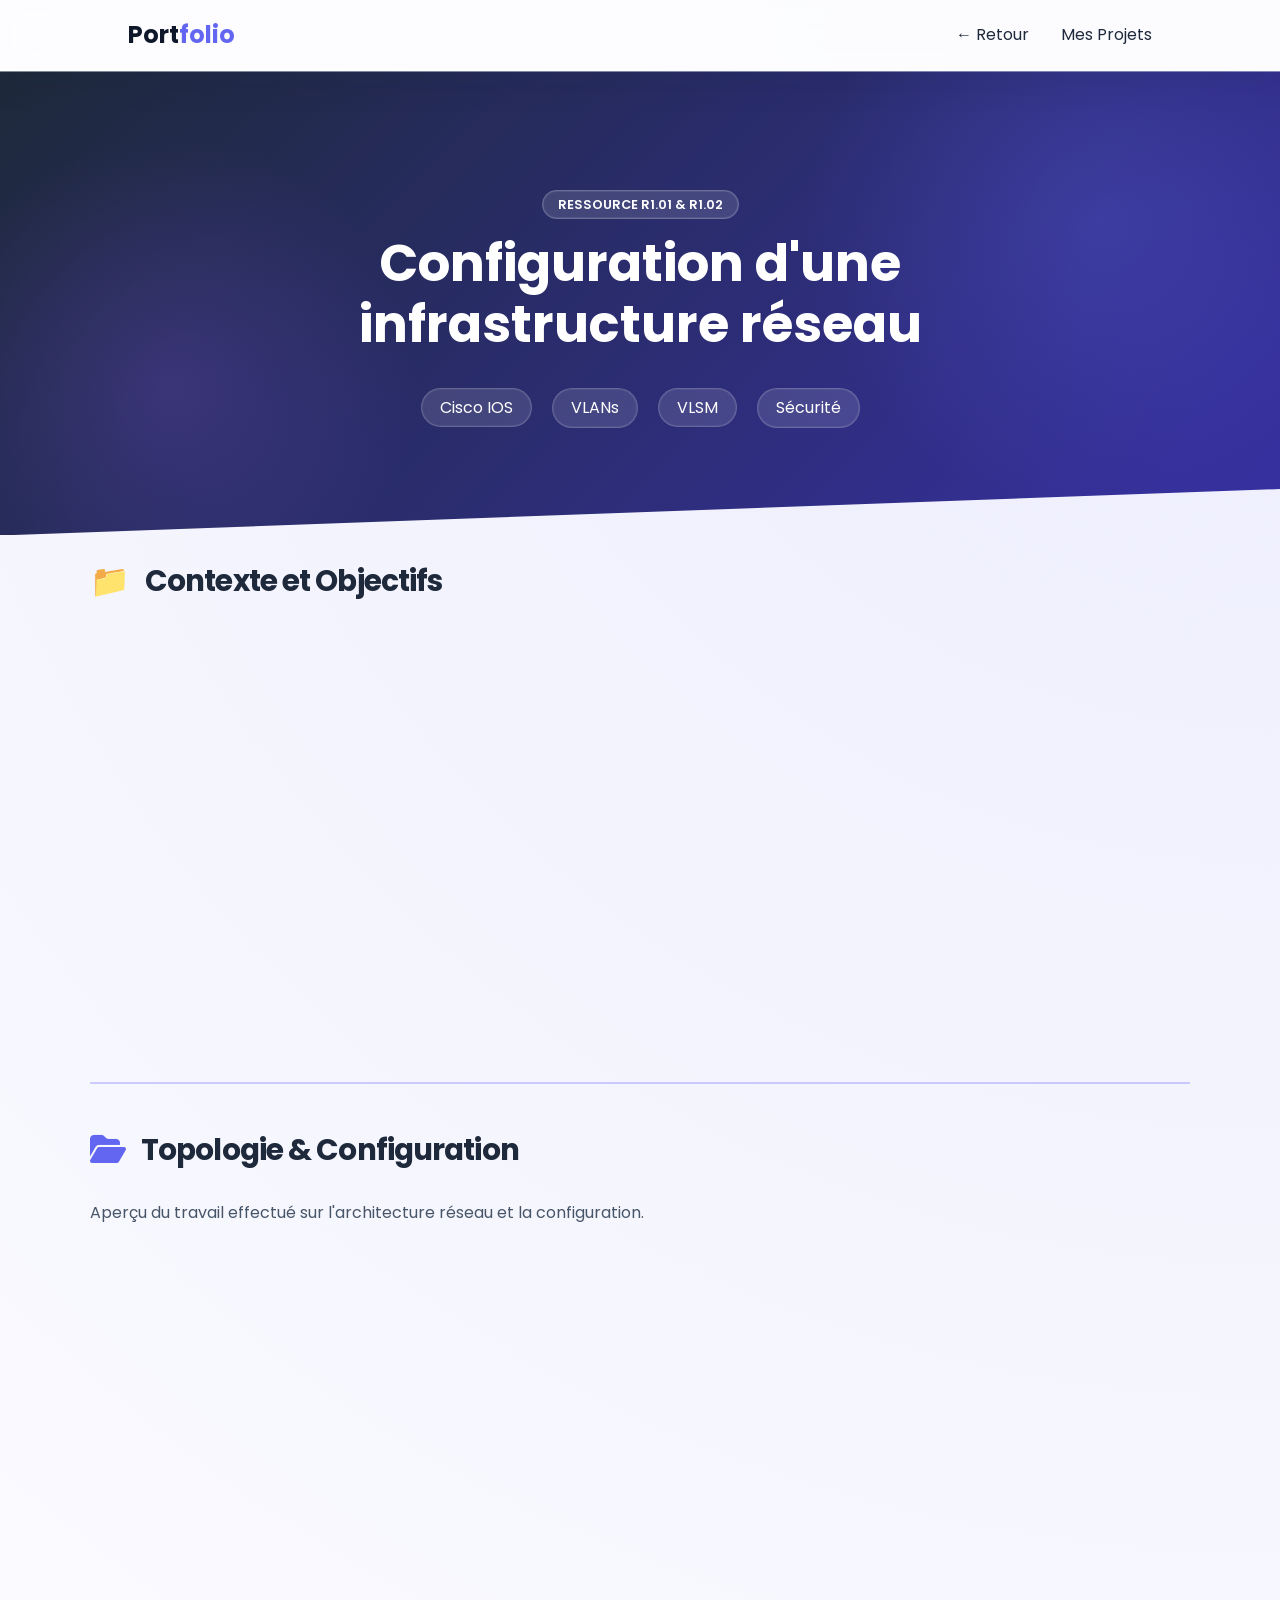
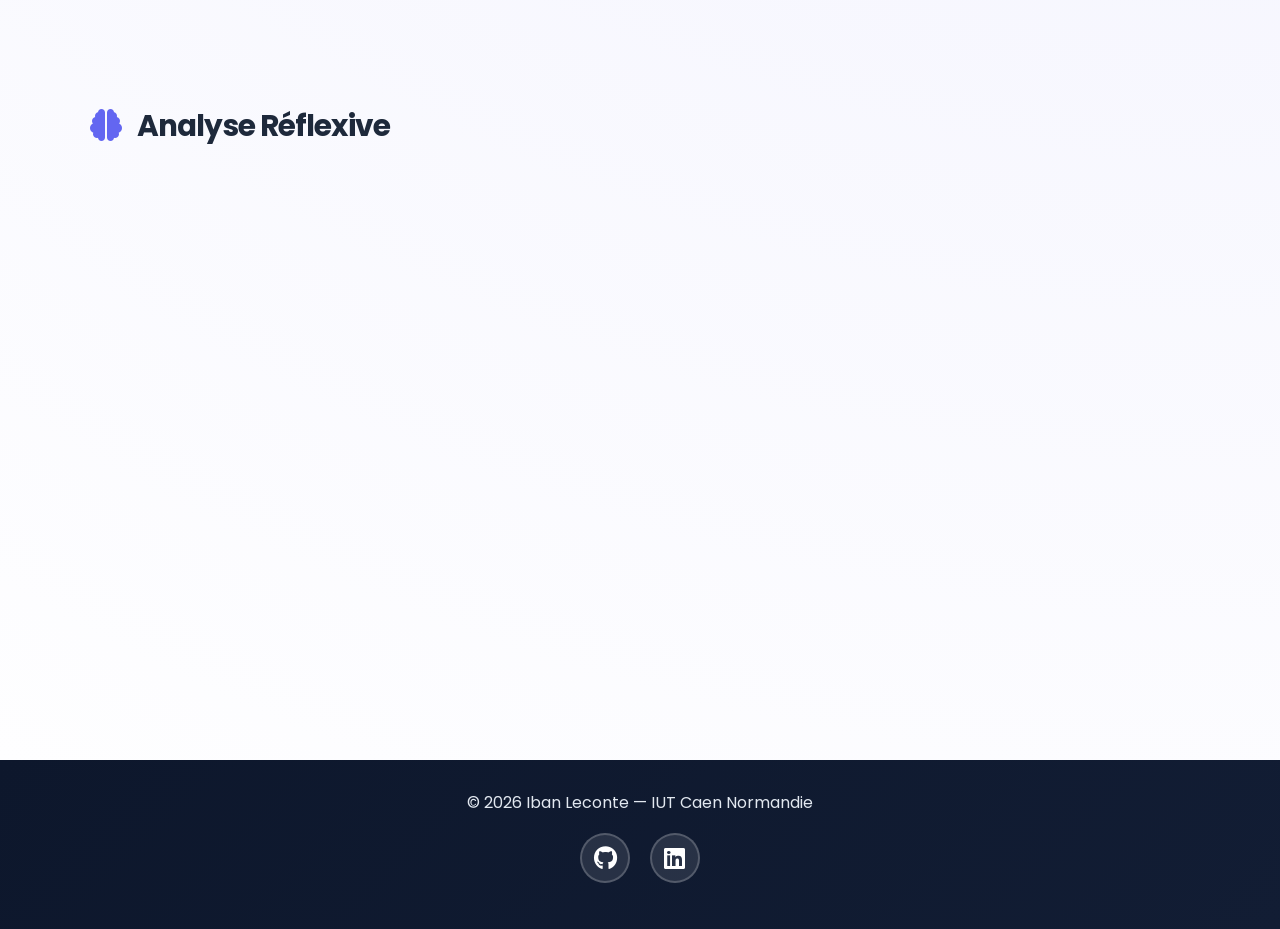
==== sae102.html @ d8306589 "ajout des nouvelles sae" ====
<!DOCTYPE html>
<html lang="fr">
<head>
    <meta charset="UTF-8">
    <meta name="viewport" content="width=device-width, initial-scale=1.0">
    <title>SAÉ 1.02 - Portfolio Iban Leconte</title>
    <link rel="stylesheet" href="style.css">
    <link href="https://fonts.googleapis.com/css2?family=Poppins:wght@300;400;600&family=Space+Mono&display=swap" rel="stylesheet">
    <link rel="stylesheet" href="https://cdnjs.cloudflare.com/ajax/libs/font-awesome/6.4.0/css/all.min.css">
</head>
<body class="sae-page">

    <nav class="glass-nav">
        <div class="logo">Port<span>folio</span></div>
        <div class="menu-toggle">
            <span></span>
            <span></span>
            <span></span>
        </div>
        <ul class="nav-links">
            <li><a href="index.html">← Retour</a></li>
            <li><a href="index.html#sae">Mes Projets</a></li>
        </ul>
    </nav>

    <header class="sae-hero">
        <div class="container">
            <span class="badge">Ressource R1.01 & R1.02</span>
            <h1>Configuration d'une infrastructure réseau</h1>
            <div class="tags-container">
                <span class="tag-pill">Cisco IOS</span>
                <span class="tag-pill">VLANs</span>
                <span class="tag-pill">VLSM</span>
                <span class="tag-pill">Sécurité</span>
            </div>
        </div>
    </header>

    <main class="container">
        
        <section class="content-block">
            <div class="block-header">
                <span class="icon">📁</span>
                <h2>Contexte et Objectifs</h2>
            </div>
            <div class="path-card">
                <p>Cette SAÉ consistait à répondre au besoin d'une entreprise souhaitant interconnecter plusieurs services (Administratif, Technique, Direction) tout en garantissant une étanchéité entre les flux de données. L'objectif principal était de concevoir une architecture réseau robuste et de la configurer sur du matériel réel ou simulé (Packet Tracer).</p>
                
                <div class="deliverables">
                    <h4>Livrables réalisés :</h4>
                    <ul class="check-list">
                        <li>Schéma de topologie réseau (physique et logique).</li>
                        <li>Plan d'adressage IP optimisé (VLSM).</li>
                        <li>Fichiers de configuration des équipements.</li>
                        <li>Compte-rendu technique de test de connectivité.</li>
                    </ul>
                </div>
            </div>
        </section>

        <hr style="margin: 40px 0; border: none; border-top: 2px solid var(--primary); opacity: 0.3;">

        <section class="content-block">
           <div class="block-header">
                <span class="icon"><i class="fa-solid fa-folder-open" aria-label="Dossier de projet"></i></span>
                <h2>Topologie & Configuration</h2>
            </div>
            <p style="margin-bottom: 20px; color: #475569;">Aperçu du travail effectué sur l'architecture réseau et la configuration.</p>
            <div class="project-grid">
                <div class="card">
                    <div class="card-header">Topologie Logique</div>
                    <div class="card-body">
                        <div class="img-placeholder" style="height: 220px; display:flex; align-items:center; justify-content:center;">
                            <span>[Topologie Packet Tracer]</span>
                        </div>
                        <p style="font-size: 0.95rem; margin-top: 18px;">Mise en place de la hiérarchie réseau avec un routeur de bordure et des switchs de distribution.</p>
                    </div>
                </div>
                <div class="card">
                    <div class="card-header">Configuration CLI</div>
                    <div class="card-body">
                        <div class="terminal-container">
                            <div class="terminal-header">
                                <span class="dot red"></span>
                                <span class="dot yellow"></span>
                                <span class="dot green"></span>
                                <span class="terminal-title">Cisco_Switch_CLI</span>
                            </div>
                            <pre class="terminal-body">Router(config)# interface g0/0.10
Router(config-subif)# encapsulation dot1Q 10
Router(config-subif)# ip address 192.168.10.1 255.255.255.0
Router(config-subif)# no shutdown</pre>
                        </div>
                        <p class="caption">Configuration du routage inter-VLAN (Router-on-a-stick).</p>
                    </div>
                </div>
            </div>
        </section>

        <section class="content-block">
           <div class="block-header">
                <span class="icon"><i class="fa-solid fa-brain" aria-label="Réflexion et analyse"></i></span>
                <h2>Analyse Réflexive</h2>
            </div>
            <div class="path-card" style="border-left: 5px solid var(--primary);">
                <h3>Problèmes rencontrés & Solutions</h3>
                <p>Lors de la configuration, j'ai rencontré un problème de connectivité entre deux VLANs différents. Après analyse des tables de routage, j'ai réalisé que l'encapsulation sur les sous-interfaces du routeur n'avait pas été correctement définie. <strong>Solution :</strong> J'ai vérifié la correspondance des IDs de VLAN entre le switch (trunk) et le routeur, ce qui a rétabli le trafic.</p>

                <h3 style="margin-top: 25px;">Apprentissages Critiques (AC) validés</h3>
                <p>Grâce à ce projet, j'ai pu démontrer les compétences du pôle <strong>RT3 (Développer)</strong> :</p>
                <ul style="list-style: none; padding-left: 0;">
                    <li style="margin-bottom: 10px;">✅ <strong>AC11.01 :</strong> Savoir configurer les équipements de couche 2 et 3.</li>
                    <li style="margin-bottom: 10px;">✅ <strong>AC11.05 :</strong> Capacité à questionner un cahier des charges technique.</li>
                </ul>

                <h3 style="margin-top: 25px;">Auto-évaluation</h3>
                <p>Je suis satisfait de la rigueur apportée au plan d'adressage. Cependant, je pense que j'aurais pu optimiser la sécurité en configurant le <em>Port-Security</em> sur les switchs d'accès dès le départ pour prévenir les intrusions physiques.</p>
            </div>
        </section>

    </main>

    <footer class="sae-footer">
        <p>&copy; 2026 Iban Leconte — IUT Caen Normandie</p>
        
        <ul class="social-links">
            <li><a href="https://github.com/iban18" target="_blank" rel="noopener noreferrer" title="GitHub"><i class="fab fa-github"></i></a></li>
            <li><a href="https://www.linkedin.com/in/iban-leconte-3233163b8/" target="_blank" rel="noopener noreferrer" title="LinkedIn"><i class="fab fa-linkedin"></i></a></li>
        </ul>
    </footer>

    <script src="script.js"></script>
</body>
</html>
---- style.css ----
:root {
    --primary: #6366f1;
    --secondary: #8b5cf6;
    --dark: #0f172a;
    --light: #f8fafc;
    --text: #1e293b;
    --border: #e2e8f0;
    --accent: #ec4899;
    --glass-bg: rgba(255, 255, 255, 0.7);
    --glass-border: rgba(255, 255, 255, 0.3);
    --shadow-soft: 0 8px 32px 0 rgba(31, 38, 135, 0.08);
}

* { margin: 0; padding: 0; box-sizing: border-box; }

body {
    font-family: 'Poppins', sans-serif;
    color: var(--text);
    line-height: 1.6;
    scroll-behavior: smooth;
}

/* Navigation */
nav {
    display: flex;
    justify-content: space-between;
    align-items: center;
    padding: 1rem 10%;
    background: rgba(255, 255, 255, 0.7);
    backdrop-filter: blur(10px);
    border-bottom: 1px solid rgba(255, 255, 255, 0.3);
    box-shadow: 0 8px 32px rgba(31, 38, 135, 0.1), inset 0 1px 0 rgba(255, 255, 255, 0.5);
    position: sticky;
    top: 0;
    z-index: 1000;
}

.logo { font-weight: 700; font-size: 1.5rem; color: var(--dark); }
.logo span { color: var(--primary); }

/* Menu Hamburger */
.menu-toggle {
    display: none;
    flex-direction: column;
    cursor: pointer;
    gap: 5px;
}

.menu-toggle span {
    width: 25px;
    height: 3px;
    background: var(--dark);
    border-radius: 2px;
    transition: all 0.3s ease;
}

.menu-toggle.active span:nth-child(1) {
    transform: rotate(45deg) translate(8px, 8px);
}

.menu-toggle.active span:nth-child(2) {
    opacity: 0;
}

.menu-toggle.active span:nth-child(3) {
    transform: rotate(-45deg) translate(7px, -7px);
}

.nav-links { display: flex; list-style: none; gap: 2rem; }
.nav-links a { text-decoration: none; color: var(--text); font-weight: 400; transition: 0.3s; }
.nav-links a:hover { color: var(--primary); }

/* Hero Section - FOND MODIFIÉ ICI */
.hero {
    padding: 50px 10%;
    /* Nouveau dégradé plus intense et vibrant au lieu du gris/bleu très sombre */
    background: linear-gradient(135deg, #1e293b 0%, #3730a3 100%);
    min-height: auto;
    display: flex;
    align-items: center;
    color: white;
    position: relative;
    overflow: hidden;
}

/* Décoration SVG en arrière-plan */
.hero::before {
    content: '';
    position: absolute;
    top: -100px;
    right: -100px;
    width: 600px;
    height: 600px;
    background: radial-gradient(circle, var(--c1-color, rgba(99, 102, 241, 0.25)) 0%, rgba(99, 102, 241, 0) 70%);
    border-radius: 50%;
    pointer-events: none;
    transform: translate(var(--c1-tx, 0px), var(--c1-ty, 0px));
    transition: transform 3.5s ease-in-out, background 2.5s ease-in-out;
}

.hero::after {
    content: '';
    position: absolute;
    bottom: -100px;
    left: -50px;
    width: 500px;
    height: 500px;
    background: radial-gradient(circle, var(--c2-color, rgba(139, 92, 246, 0.2)) 0%, rgba(139, 92, 246, 0) 70%);
    border-radius: 50%;
    pointer-events: none;
    transform: translate(var(--c2-tx, 0px), var(--c2-ty, 0px));
    transition: transform 4s ease-in-out, background 2.5s ease-in-out;
}

.hero-content { display: flex; align-items: center; gap: 4rem; flex-wrap: wrap; position: relative; z-index: 1; }
.hero-text { flex: 1; min-width: 300px; }
.hero-text h1 { font-size: 3.5rem; line-height: 1.2; margin-bottom: 1.5rem; color: white; }
.highlight { color: #a5b4fc; /* Couleur de mise en valeur légèrement adoucie pour contraster avec le nouveau fond */ }
.subtitle { font-size: 1.2rem; color: var(--secondary); font-weight: 600; margin-bottom: 1rem; }
.hero-text > p { margin-bottom: 1.5rem; color: rgba(255, 255, 255, 0.9); font-size: 1.05rem; }

.profile-img {
    width: 280px;
    height: 280px;
    border-radius: 20px;
    object-fit: cover;
    box-shadow: 0px 10px 30px rgba(0, 0, 0, 0.4); /* Ombre accentuée pour détacher l'image du fond */
}

/* Sections */
.container { padding: 80px 10%; }
.bg-light { background-color: var(--light); }
.section-title { font-size: 2rem; margin-bottom: 2rem; border-left: 5px solid var(--primary); padding-left: 15px; }
.section-intro { margin-bottom: 3rem; color: #666; }

/* Cartes SAÉ */
.project-grid { display: grid; grid-template-columns: repeat(auto-fit, minmax(300px, 1fr)); gap: 2rem; }
.project-scroll { overflow-x: auto; padding-bottom: 16px; margin-bottom: 1.5rem; scroll-snap-type: x proximity; -webkit-overflow-scrolling: touch; }
.project-scroll .project-grid { display: flex; flex-wrap: nowrap; gap: 1.5rem; }
.project-scroll .card { min-width: 300px; flex: 0 0 300px; scroll-snap-align: start; }
.project-scroll::-webkit-scrollbar { height: 10px; }
.project-scroll::-webkit-scrollbar-track { background: transparent; }
.project-scroll::-webkit-scrollbar-thumb { background: rgba(99, 102, 241, 0.35); border-radius: 999px; }
.card {
    background: white;
    border-radius: 12px;
    overflow: hidden;
    border: 1px solid var(--border);
    transition: transform 0.3s, box-shadow 0.3s;
}
.card:hover { transform: translateY(-10px); box-shadow: 0 15px 40px rgba(99, 102, 241, 0.15); }
.card-header { background: linear-gradient(135deg, var(--primary) 0%, var(--secondary) 100%); color: white; padding: 15px 20px; font-family: 'Space Mono', monospace; font-weight: 600; }
.card-body { padding: 20px; }
.tags { margin: 15px 0; }
.tags span {
    background: linear-gradient(135deg, rgba(99, 102, 241, 0.1) 0%, rgba(139, 92, 246, 0.1) 100%);
    color: var(--primary);
    padding: 6px 12px;
    border-radius: 6px;
    font-size: 0.85rem;
    border: 1px solid rgba(99, 102, 241, 0.2);
    margin-right: 10px;
    margin-bottom: 8px;
    display: inline-block;
}
.link-btn { 
    color: var(--primary); 
    text-decoration: none; 
    font-weight: 600;
    transition: 0.3s;
}
.link-btn:hover { color: var(--secondary); }

/* Boutons */
.btn {
    display: inline-block;
    padding: 12px 28px;
    background: linear-gradient(135deg, var(--primary) 0%, var(--secondary) 100%);
    color: white !important;
    text-decoration: none;
    border-radius: 8px;
    font-weight: 600;
    transition: all 0.3s ease;
    border: none;
    cursor: pointer;
    box-shadow: 0 4px 15px rgba(99, 102, 241, 0.3);
}

.btn:hover {
    transform: translateY(-2px);
    box-shadow: 0 6px 25px rgba(99, 102, 241, 0.4);
}

.btn-outline {
    background: transparent;
    border: 2px solid var(--primary);
    color: var(--primary) !important;
    box-shadow: none;
}

.btn-outline:hover {
    background: var(--primary);
    color: white !important;
    box-shadow: 0 4px 15px rgba(99, 102, 241, 0.3);
}

/* Section Présentation et Projection */
.path-content {
    display: grid;
    grid-template-columns: repeat(auto-fit, minmax(300px, 1fr));
    gap: 2.5rem;
}

.path-card {
    background: white;
    border: 2px solid var(--primary);
    border-radius: 12px;
    padding: 30px;
    transition: all 0.3s ease;
    position: relative;
    overflow: hidden;
}

.path-card::before {
    content: '';
    position: absolute;
    top: 0;
    left: -100%;
    width: 100%;
    height: 100%;
    background: linear-gradient(135deg, rgba(99, 102, 241, 0.1) 0%, rgba(139, 92, 246, 0.1) 100%);
    transition: left 0.3s ease;
    z-index: 0;
}

.path-card:hover {
    transform: translateY(-8px);
    box-shadow: 0 15px 40px rgba(99, 102, 241, 0.2);
    border-color: var(--secondary);
}

.path-card:hover::before {
    left: 0;
}

.path-card h3 {
    font-size: 1.4rem;
    color: var(--primary);
    margin-bottom: 1rem;
    position: relative;
    z-index: 1;
}

.path-card p {
    color: #555;
    font-size: 1rem;
    line-height: 1.7;
    position: relative;
    z-index: 1;
}

/* Compétences */
.skills-grid { display: grid; grid-template-columns: repeat(auto-fit, minmax(250px, 1fr)); gap: 3rem; }
.skill-item {
    background: white;
    border: 2px solid var(--primary);
    border-radius: 12px;
    padding: 25px;
    transition: all 0.3s ease;
}
.skill-item:hover {
    box-shadow: 0 8px 25px rgba(99, 102, 241, 0.15);
    transform: translateY(-5px);
    border-color: var(--secondary);
}
.skill-item h4 { margin-bottom: 15px; color: var(--dark); font-size: 1.05rem; }
.progress-bar { background: #e2e8f0; height: 8px; border-radius: 4px; margin-bottom: 15px; }
.progress { background: linear-gradient(90deg, var(--primary) 0%, var(--secondary) 100%); height: 100%; border-radius: 4px; }
.skill-item p { color: #666; font-size: 0.95rem; margin-top: 10px; }

/* Footer */
footer { background: var(--dark); color: white; text-align: center; padding: 30px 10%; }
footer h2 { margin-bottom: 0.8rem; font-size: 1.5rem; }
footer > div > p { margin-bottom: 1rem; font-size: 0.95rem; color: rgba(255, 255, 255, 0.8); }
footer .btn { margin-bottom: 1.5rem; padding: 10px 24px; }
.footer-bottom { margin-top: 1.5rem; padding-top: 1rem; border-top: 1px solid #333; font-size: 0.75rem; opacity: 0.7; }

/* Responsive */
@media (max-width: 768px) {
    .hero-text h1 { font-size: 2.5rem; }
    .nav-links { display: none; }
}

/* Style de la carte de présentation */
.presentation-card {
    background: white;
    border-radius: 15px;
    padding: 40px;
    box-shadow: 0 10px 30px rgba(0, 0, 0, 0.05);
    border: 1px solid var(--border);
    max-width: 900px;
    margin: 0 auto;
}

.pres-header {
    display: flex;
    align-items: center;
    gap: 20px;
    margin-bottom: 25px;
    border-bottom: 2px solid var(--light);
    padding-bottom: 20px;
}

.pres-icon {
    font-size: 2.5rem;
    background: var(--light);
    width: 60px;
    height: 60px;
    display: flex;
    align-items: center;
    justify-content: center;
    border-radius: 12px;
}

.pres-title h3 {
    font-size: 1.5rem;
    color: var(--dark);
}

.pres-title p {
    color: var(--primary);
    font-weight: 500;
    font-size: 0.9rem;
}

.pres-body p {
    font-size: 1.05rem;
    color: #555;
    margin-bottom: 25px;
}

.pres-info-grid {
    display: grid;
    grid-template-columns: repeat(auto-fit, minmax(200px, 1fr));
    gap: 20px;
    background: var(--light);
    padding: 20px;
    border-radius: 10px;
    margin-bottom: 25px;
}

.pres-info-item strong {
    display: block;
    color: var(--dark);
    font-size: 0.9rem;
    margin-bottom: 5px;
}

.pres-info-item p {
    font-size: 0.9rem;
    margin-bottom: 0;
    color: var(--primary);
}

.pres-footer {
    font-style: italic;
    border-left: 3px solid var(--primary);
    padding-left: 15px;
    margin-bottom: 0 !important;
}

.sae-page {
    background: radial-gradient(circle at top right, #f0f7ff, #ffffff);
}

/* --- Hero & Navigation --- */
.glass-nav {
    background: rgba(255, 255, 255, 0.8);
    backdrop-filter: blur(10px);
    border-bottom: 1px solid var(--glass-border);
}

.sae-hero {
    padding: 120px 10% 60px;
    background: linear-gradient(135deg, var(--dark) 0%, #2c3e50 100%);
    color: white;
    text-align: center;
    clip-path: polygon(0 0, 100% 0, 100% 90%, 0 100%);
}

.badge {
    background: var(--primary);
    padding: 5px 15px;
    border-radius: 50px;
    font-size: 0.8rem;
    font-weight: 600;
    text-transform: uppercase;
}

.tag-pill {
    background: rgba(255,255,255,0.1);
    border: 1px solid rgba(255,255,255,0.2);
    padding: 6px 18px;
    border-radius: 50px;
    margin: 8px;
    display: inline-block;
    backdrop-filter: blur(5px);
}

/* --- Blocs de Contenu --- */
.content-block { margin-bottom: 80px; }
.block-header { display: flex; align-items: center; gap: 15px; margin-bottom: 25px; }
.block-header .icon { font-size: 2rem; }

.card-glass {
    background: var(--glass-bg);
    backdrop-filter: blur(8px);
    border: 1px solid var(--glass-border);
    padding: 40px;
    border-radius: 20px;
    box-shadow: var(--shadow-soft);
}

/* --- Visuals & Terminal --- */
.visual-grid {
    display: grid;
    grid-template-columns: 1fr 1fr;
    gap: 30px;
}

.trace-card {
    background: white;
    border-radius: 20px;
    overflow: hidden;
    box-shadow: var(--shadow-soft);
}

.img-placeholder {
    background: #f0f4f8;
    height: 250px;
    display: flex;
    align-items: center;
    justify-content: center;
    color: var(--primary);
    font-weight: 600;
    border-bottom: 1px solid #eee;
}

.terminal-container {
    background: #1e1e1e;
    border-radius: 12px;
    overflow: hidden;
    box-shadow: 0 15px 35px rgba(0,0,0,0.2);
}

.terminal-header {
    background: #333;
    padding: 12px 15px;
    display: flex;
    align-items: center;
    gap: 8px;
}

.dot { width: 12px; height: 12px; border-radius: 50%; }
.red { background: #ff5f56; }
.yellow { background: #ffbd2e; }
.green { background: #27c93f; }
.terminal-title { color: #aaa; font-size: 0.8rem; margin-left: 10px; font-family: sans-serif; }

.terminal-body {
    padding: 20px;
    color: #00ff00;
    font-family: 'Space Mono', monospace;
    font-size: 0.9rem;
    line-height: 1.5;
}

.sae-list-hero {
    padding: 80px 10% 60px;
    background: linear-gradient(135deg, #1e293b 0%, #3730a3 100%);
    color: white;
    text-align: center;
    position: relative;
    overflow: hidden;
    display: flex;
    align-items: center;
    justify-content: center;
    min-height: 350px;
}

.sae-list-hero::before,
.sae-list-hero::after {
    content: '';
    position: absolute;
    border-radius: 50%;
    pointer-events: none;
}

.sae-list-hero::before {
    width: 600px;
    height: 600px;
    top: -150px;
    right: -120px;
    background: radial-gradient(circle, var(--c1-color, rgba(99, 102, 241, 0.25)) 0%, rgba(99, 102, 241, 0) 70%);
    transform: translate(var(--c1-tx, 0px), var(--c1-ty, 0px));
    transition: transform 3.5s ease-in-out, background 2.5s ease-in-out;
}

.sae-list-hero::after {
    width: 500px;
    height: 500px;
    bottom: -100px;
    left: -80px;
    background: radial-gradient(circle, var(--c2-color, rgba(139, 92, 246, 0.2)) 0%, rgba(139, 92, 246, 0) 70%);
    transform: translate(var(--c2-tx, 0px), var(--c2-ty, 0px));
    transition: transform 4s ease-in-out, background 2.5s ease-in-out;
}

.sae-list-hero h1 {
    font-size: clamp(2.5rem, 4vw, 3.5rem);
    line-height: 1.2;
    margin: 0;
    position: relative;
    z-index: 2;
}

.sae-list-hero p {
    color: white;
    position: relative;
    z-index: 2;
}

.sae-page {
    background: radial-gradient(circle at top right, rgba(99, 102, 241, 0.12), rgba(255, 255, 255, 0.98));
}

.glass-nav {
    padding: 1rem 10%;
    display: flex;
    justify-content: space-between;
    align-items: center;
    position: sticky;
    top: 0;
    z-index: 1000;
    background: rgba(255, 255, 255, 0.82);
    box-shadow: 0 12px 35px rgba(15, 23, 42, 0.08);
}

.sae-hero {
    padding: 80px 10% 60px;
    background: linear-gradient(135deg, #1e293b 0%, #3730a3 100%);
    color: white;
    text-align: center;
    position: relative;
    overflow: hidden;
    display: flex;
    align-items: center;
    justify-content: center;
    min-height: 400px;
}

.sae-hero::before,
.sae-hero::after {
    content: '';
    position: absolute;
    border-radius: 50%;
    pointer-events: none;
}

.sae-hero::before {
    width: 600px;
    height: 600px;
    top: -150px;
    right: -120px;
    background: radial-gradient(circle, var(--c1-color, rgba(99, 102, 241, 0.25)) 0%, rgba(99, 102, 241, 0) 70%);
    transform: translate(var(--c1-tx, 0px), var(--c1-ty, 0px));
    transition: transform 3.5s ease-in-out, background 2.5s ease-in-out;
}

.sae-hero::after {
    width: 500px;
    height: 500px;
    bottom: -100px;
    left: -80px;
    background: radial-gradient(circle, var(--c2-color, rgba(139, 92, 246, 0.2)) 0%, rgba(139, 92, 246, 0) 70%);
    transform: translate(var(--c2-tx, 0px), var(--c2-ty, 0px));
    transition: transform 4s ease-in-out, background 2.5s ease-in-out;
}

.sae-hero h1 {
    font-size: clamp(2.5rem, 4vw, 3.8rem);
    line-height: 1.2;
    max-width: 900px;
    margin: 1rem auto 1.5rem;
    position: relative;
    z-index: 2;
}

.badge {
    background: rgba(255,255,255,0.12);
    border: 1px solid rgba(255,255,255,0.22);
    box-shadow: inset 0 0 0 1px rgba(255,255,255,0.08);
    position: relative;
    z-index: 2;
}

.tags-container {
    margin-top: 1.5rem;
    position: relative;
    z-index: 2;
}

.tag-pill {
    background: rgba(255,255,255,0.12);
    border: 1px solid rgba(255,255,255,0.18);
    color: white;
    box-shadow: inset 0 0 0 1px rgba(255,255,255,0.06);
}

.content-block {
    margin-bottom: 70px;
}

.block-header {
    display: flex;
    align-items: center;
    gap: 15px;
    margin-bottom: 25px;
}

.block-header .icon {
    font-size: 2rem;
    color: var(--primary);
}

.block-header h2 {
    font-size: 1.85rem;
    letter-spacing: -0.03em;
    margin: 0;
}

.card-glass {
    background: rgba(255, 255, 255, 0.82);
    border: 1px solid rgba(255, 255, 255, 0.6);
    padding: 40px;
    border-radius: 24px;
    box-shadow: 0 25px 60px rgba(15, 23, 42, 0.08);
}

.card-glass p,
.card-glass li,
.analysis-box p,
.skills-box p {
    color: #374151;
}

.deliverables h4 {
    margin-top: 30px;
    margin-bottom: 18px;
    font-size: 1.1rem;
    color: var(--dark);
}

.check-list {
    list-style: none;
    padding-left: 0;
}

.check-list li {
    position: relative;
    padding-left: 30px;
    margin-bottom: 14px;
    color: #475569;
}

.check-list li::before {
    content: '\2713';
    position: absolute;
    left: 0;
    top: 2px;
    color: var(--primary);
    font-weight: 700;
}

.visual-grid {
    display: grid;
    grid-template-columns: minmax(300px, 1.2fr) minmax(300px, 1fr);
    gap: 30px;
    align-items: start;
}

.trace-card {
    background: white;
    border-radius: 24px;
    overflow: hidden;
    box-shadow: 0 30px 70px rgba(15, 23, 42, 0.08);
}

.trace-info {
    padding: 25px;
}

.trace-info h3 {
    margin-top: 0;
    margin-bottom: 12px;
    font-size: 1.35rem;
    color: var(--dark);
}

.trace-info p {
    margin: 0;
    color: #575f6e;
}

.terminal-container {
    background: linear-gradient(180deg, rgba(16, 24, 40, 0.98), #111827);
    border-radius: 24px;
    overflow: hidden;
    box-shadow: 0 30px 70px rgba(15, 23, 42, 0.18);
    border: 1px solid rgba(255,255,255,0.08);
}

.terminal-header {
    background: rgba(255,255,255,0.05);
    padding: 16px 18px;
}

.terminal-body {
    padding: 26px;
    color: #7cfc00;
    background: #10121b;
    font-family: 'Space Mono', monospace;
    font-size: 0.95rem;
    line-height: 1.7;
    margin: 0;
}

.analysis-container {
    display: grid;
    grid-template-columns: repeat(2, minmax(280px, 1fr));
    gap: 30px;
}

.analysis-box,
.skills-box {
    background: white;
    border-radius: 24px;
    padding: 32px;
    box-shadow: 0 30px 60px rgba(15, 23, 42, 0.08);
}

.skills-box {
    background: linear-gradient(180deg, rgba(255,255,255,0.95), rgba(239,246,255,0.95));
}

.analysis-box.self-eval {
    border-left: 4px solid var(--primary);
}

.analysis-box h3,
.skills-box h3 {
    margin-top: 0;
    margin-bottom: 18px;
    color: var(--dark);
}

.ac-item {
    display: grid;
    grid-template-columns: auto 1fr;
    gap: 18px;
    align-items: flex-start;
    margin-bottom: 18px;
}

.ac-code {
    display: inline-flex;
    align-items: center;
    justify-content: center;
    padding: 10px 16px;
    border-radius: 12px;
    background: rgba(99, 102, 241, 0.12);
    color: var(--primary);
    font-weight: 700;
    min-width: 90px;
}

.ac-item p {
    margin: 0;
    color: #475569;
}

.sae-footer {
    background: linear-gradient(135deg, #0d172c, #121d34);
    color: #e2e8f0;
    text-align: center;
    padding: 30px 10%;
}

.sae-footer p {
    margin: 0 0 18px;
}

.sae-footer .social-links {
    justify-content: center;
    gap: 1.2rem;
}

@media (max-width: 900px) {
    .sae-hero {
        padding: 100px 5% 60px;
    }
    .visual-grid,
    .analysis-container {
        grid-template-columns: 1fr;
    }
}

@media (max-width: 600px) {
    .glass-nav {
        padding: 1rem 5%;
    }
    .sae-hero {
        padding: 80px 5% 50px;
    }
    .badge {
        display: inline-block;
    }
    .tag-pill {
        margin: 4px 4px 0 0;
    }
}

/* --- Amélioration Section À Propos --- */
.about-wrapper {
    display: grid;
    grid-template-columns: 1.5fr 1fr;
    gap: 50px;
    align-items: center;
}

.about-text h3 {
    font-size: 1.8rem;
    margin-bottom: 20px;
    color: var(--dark);
}

.about-text p {
    margin-bottom: 20px;
    font-size: 1.05rem;
    color: #444;
    text-align: justify;
}

.about-cta {
    display: flex;
    gap: 15px;
    margin-top: 30px;
}

/* Cartes de détails à droite */
.about-details {
    display: grid;
    gap: 20px;
}

.detail-card {
    background: white;
    padding: 20px;
    border-radius: 12px;
    display: flex;
    align-items: center;
    gap: 15px;
    border: 1px solid var(--border);
    transition: 0.3s;
    box-shadow: 0 4px 15px rgba(0,0,0,0.02);
}

.detail-card:hover {
    transform: translateX(10px);
    border-color: var(--primary);
    box-shadow: 0 4px 20px rgba(0,112,243,0.1);
}

.detail-icon {
    font-size: 1.5rem;
    background: var(--light);
    width: 50px;
    height: 50px;
    display: flex;
    align-items: center;
    justify-content: center;
    border-radius: 10px;
}

.detail-info h4 {
    font-size: 0.9rem;
    color: var(--secondary-text);
    margin-bottom: 2px;
}

.detail-info p {
    font-weight: 600;
    color: var(--dark);
    margin: 0;
}

/* Responsive */
@media (max-width: 900px) {
    .about-wrapper {
        grid-template-columns: 1fr;
    }
    .about-details {
        order: -1;
    }
}

/* Icônes Sociales */
.social-links {
    display: flex;
    justify-content: center;
    gap: 1rem;
    margin: 1rem 0;
    list-style: none;
    padding: 0;
}

.social-links a {
    display: inline-flex;
    align-items: center;
    justify-content: center;
    width: 50px;
    height: 50px;
    background: rgba(255, 255, 255, 0.1);
    color: white;
    border-radius: 50%;
    text-decoration: none;
    transition: all 0.3s ease;
    border: 2px solid rgba(255, 255, 255, 0.2);
}

.social-links a:hover {
    background: linear-gradient(135deg, var(--primary) 0%, var(--secondary) 100%);
    border-color: var(--primary);
    transform: translateY(-5px);
    box-shadow: 0 8px 20px rgba(99, 102, 241, 0.4);
}

.social-links i {
    font-size: 1.5rem;
}

/* Animations au scroll */
@keyframes slideInUp {
    from {
        opacity: 0;
        transform: translateY(30px);
    }
    to {
        opacity: 1;
        transform: translateY(0);
    }
}

.card, .skill-item, .path-card, .detail-card {
    opacity: 0;
    transition: opacity 0.6s ease, transform 0.6s ease;
}

.animate-in {
    animation: slideInUp 0.6s ease forwards;
}

/* Responsive Menu */
@media (max-width: 768px) {
    .menu-toggle {
        display: flex;
    }
    
    .nav-links {
        position: absolute;
        top: 60px;
        left: 0;
        right: 0;
        flex-direction: column;
        background: white;
        gap: 0;
        max-height: 0;
        overflow: hidden;
        transition: max-height 0.3s ease;
        box-shadow: 0 4px 10px rgba(0,0,0,0.1);
    }
    
    .nav-links.active {
        max-height: 300px;
    }
    
    .nav-links li {
        padding: 1rem;
        border-bottom: 1px solid var(--border);
    }
    
    .nav-links li:last-child {
        border-bottom: none;
    }
}

/* Ajoute ou modifie ces lignes à la fin de ton style.css pour combler les vides verticaux excessifs */
.sae-section {
    margin-top: 20px;
}
main.container {
    padding-top: 20px;
    padding-bottom: 20px;
}

.container {
    width: 100%;
    max-width: 1140px;
    margin: 0 auto;
    padding: 40px 20px; /* Utilise des paddings en px pour créer une marge de sécurité sur mobile */
    box-sizing: border-box;
}

.about-wrapper {
    display: grid;
    grid-template-columns: repeat(auto-fit, minmax(320px, 1fr)); /* Aligne les éléments ou les empile automatiquement si l'écran est trop petit */
    gap: 40px;
    width: 100%;
}

.path-content {
    display: flex;
    flex-wrap: wrap; /* Permet aux cartes de passer l'une sous l'autre sur mobile */
    gap: 30px;
    width: 100%;
}

.path-card {
    flex: 1 1 300px; /* Grandit si nécessaire, mais ne descend pas en dessous de 300px avant de sauter une ligne */
    box-sizing: border-box;
}

/* =========================================================
   MEDIA QUERIES - OPTIMISATION MOBILE & TABLETTE
   ========================================================= */

/* Pour les écrans intermédiaires (Tablettes / petits PC - moins de 992px) */
@media (max-width: 992px) {
    .hero-content {
        flex-direction: column-reverse; /* Met la photo au-dessus ou en dessous du texte proprement */
        text-align: center;
        gap: 30px;
    }

    .profile-img {
        width: 200px; /* Réduit un peu la taille de la photo sur petit écran */
        height: 200px;
    }

    .hero-text h1 {
        font-size: 2.5rem; /* Réduction du titre principal */
    }

    .hero-btns {
        justify-content: center; /* Centre les boutons d'action */
    }
}

/* Pour les petits écrans (Smartphones - moins de 576px) */
@media (max-width: 576px) {
    .hero-text h1 {
        font-size: 2rem; /* Titre encore plus adapté aux téléphones */
    }

    .hero-btns {
        flex-direction: column; /* Aligne les deux boutons l'un sous l'autre */
        width: 100%;
        gap: 10px;
    }

    .hero-btns .btn {
        width: 100%; /* Les boutons prennent toute la largeur pour être plus cliquables */
        text-align: center;
    }
    
    .card-body, .path-card {
        padding: 20px; /* Réduit les marges internes pour gagner de la place */
    }
}

img {
    max-width: 100%;
    height: auto;
    display: block;
}
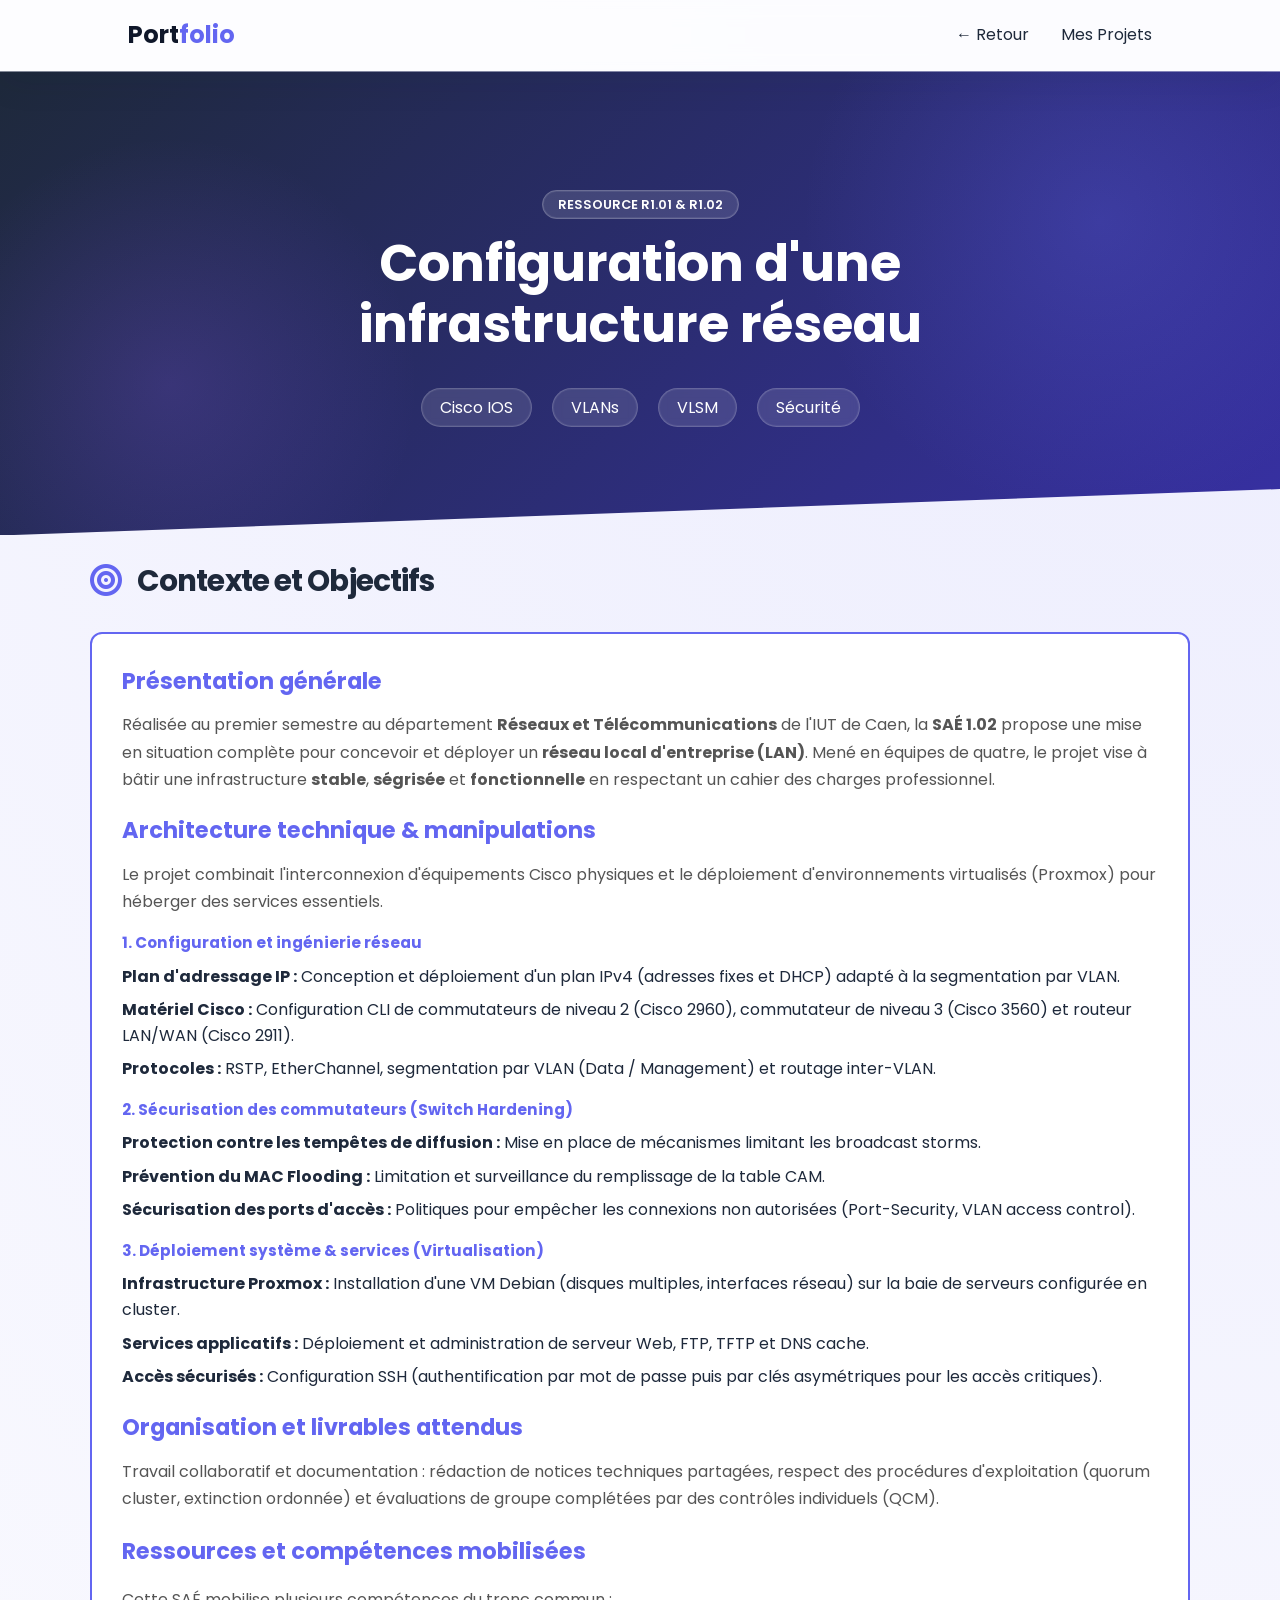
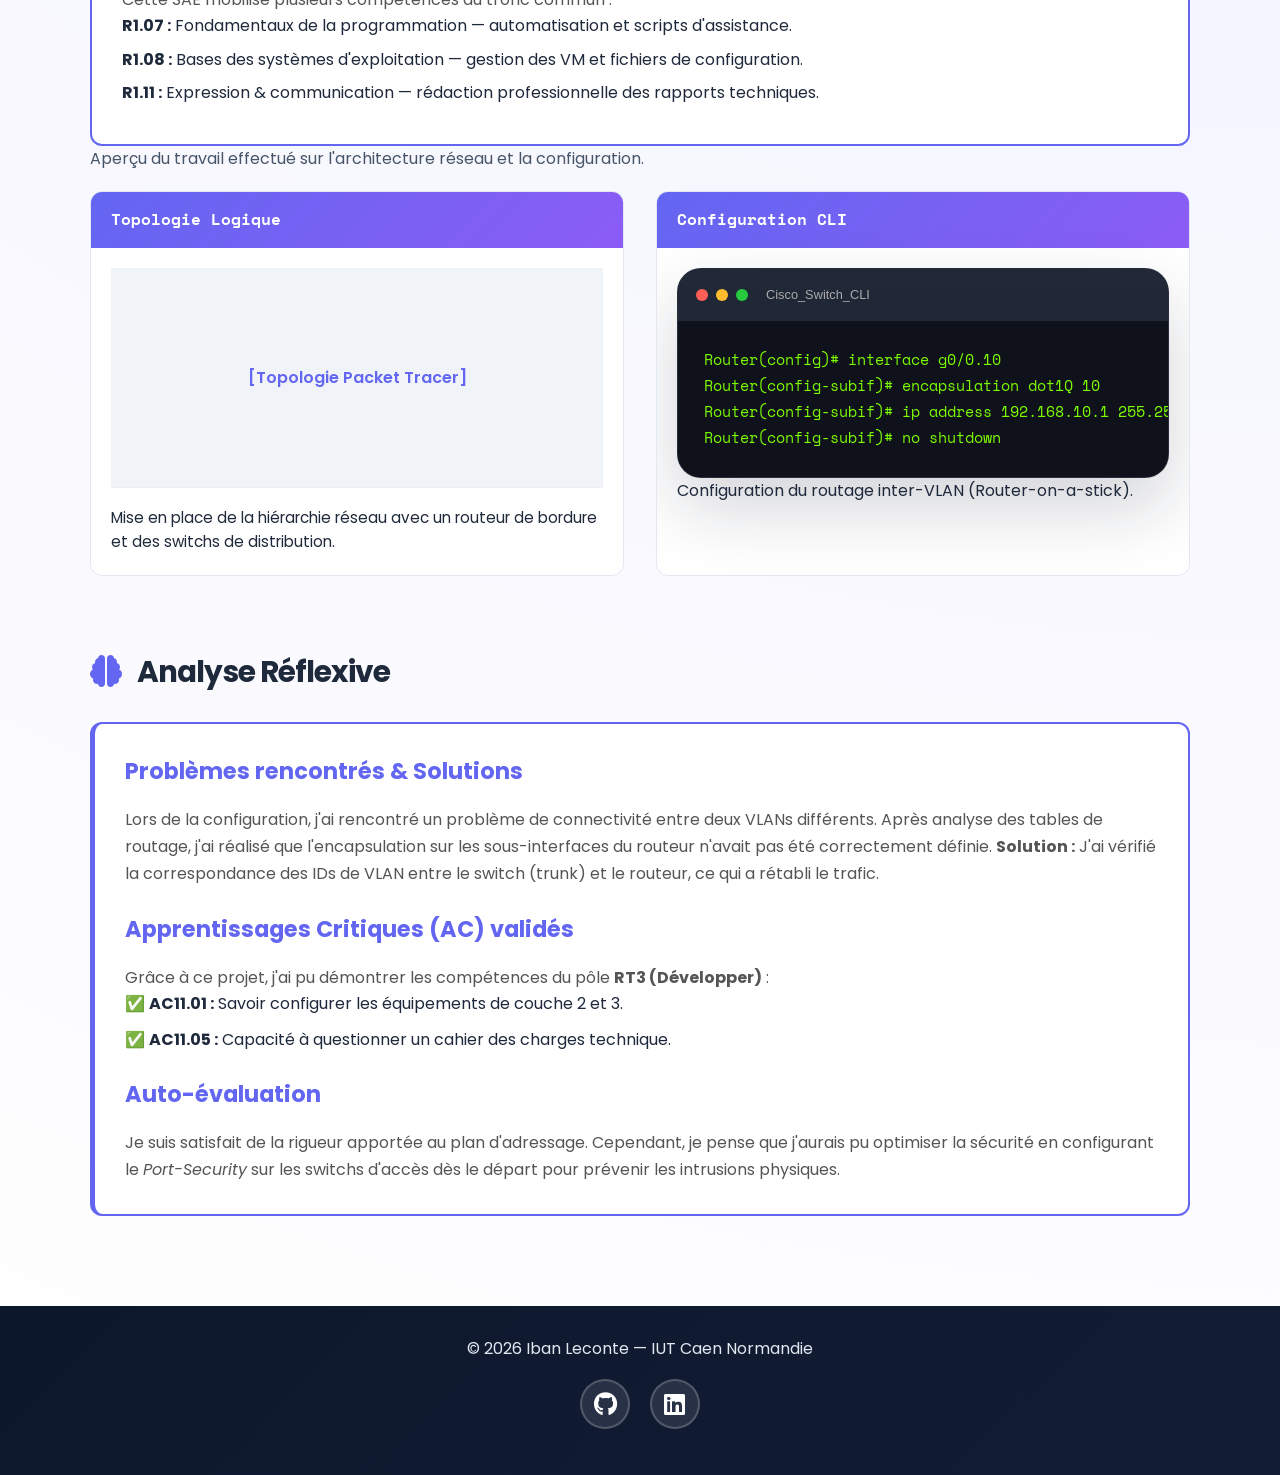
==== commit 52d94c90: "zsz" ====
--- a/sae102.html
+++ b/sae102.html
@@ -1,13 +1,16 @@
 <!DOCTYPE html>
 <html lang="fr">
+
 <head>
     <meta charset="UTF-8">
     <meta name="viewport" content="width=device-width, initial-scale=1.0">
     <title>SAÉ 1.02 - Portfolio Iban Leconte</title>
     <link rel="stylesheet" href="style.css">
-    <link href="https://fonts.googleapis.com/css2?family=Poppins:wght@300;400;600&family=Space+Mono&display=swap" rel="stylesheet">
+    <link href="https://fonts.googleapis.com/css2?family=Poppins:wght@300;400;600&family=Space+Mono&display=swap"
+        rel="stylesheet">
     <link rel="stylesheet" href="https://cdnjs.cloudflare.com/ajax/libs/font-awesome/6.4.0/css/all.min.css">
 </head>
+
 <body class="sae-page">
 
     <nav class="glass-nav">
@@ -35,45 +38,98 @@
             </div>
         </div>
     </header>
-
     <main class="container">
-        
+
         <section class="content-block">
             <div class="block-header">
-                <span class="icon">📁</span>
+                <span class="icon"><i class="fa-solid fa-bullseye" aria-label="Objectif"></i></span>
                 <h2>Contexte et Objectifs</h2>
             </div>
             <div class="path-card">
-                <p>Cette SAÉ consistait à répondre au besoin d'une entreprise souhaitant interconnecter plusieurs services (Administratif, Technique, Direction) tout en garantissant une étanchéité entre les flux de données. L'objectif principal était de concevoir une architecture réseau robuste et de la configurer sur du matériel réel ou simulé (Packet Tracer).</p>
-                
-                <div class="deliverables">
-                    <h4>Livrables réalisés :</h4>
-                    <ul class="check-list">
-                        <li>Schéma de topologie réseau (physique et logique).</li>
-                        <li>Plan d'adressage IP optimisé (VLSM).</li>
-                        <li>Fichiers de configuration des équipements.</li>
-                        <li>Compte-rendu technique de test de connectivité.</li>
-                    </ul>
+                    <h3 style="color: var(--primary); margin-bottom: 12px;"> Présentation générale</h3>
+                    <p>Réalisée au premier semestre au département <strong>Réseaux et Télécommunications</strong> de
+                        l'IUT de Caen, la <strong>SAÉ 1.02</strong> propose une mise en situation complète pour
+                        concevoir et déployer un <strong>réseau local d'entreprise (LAN)</strong>. Mené en équipes de
+                        quatre, le projet vise à bâtir une infrastructure <strong>stable</strong>,
+                        <strong>ségrisée</strong> et <strong>fonctionnelle</strong> en respectant un cahier des charges
+                        professionnel.</p>
+
+                    <h3 style="color: var(--primary); margin-top: 20px; margin-bottom: 12px;"> Architecture technique
+                        & manipulations</h3>
+                    <p>Le projet combinait l'interconnexion d'équipements Cisco physiques et le déploiement
+                        d'environnements virtualisés (Proxmox) pour héberger des services essentiels.</p>
+
+                    <h4 style="color: var(--primary); margin-top: 16px; margin-bottom: 8px; font-size: 0.95rem;">1.
+                        Configuration et ingénierie réseau</h4>
+                    <ul style="list-style: none; padding-left: 0;">
+                        <li><strong>Plan d'adressage IP :</strong> Conception et déploiement d'un plan IPv4 (adresses
+                            fixes et DHCP) adapté à la segmentation par VLAN.</li>
+                        <li style="margin-top: 8px;"><strong>Matériel Cisco :</strong> Configuration CLI de commutateurs
+                            de niveau 2 (Cisco 2960), commutateur de niveau 3 (Cisco 3560) et routeur LAN/WAN (Cisco
+                            2911).</li>
+                        <li style="margin-top: 8px;"><strong>Protocoles :</strong> RSTP, EtherChannel, segmentation par
+                            VLAN (Data / Management) et routage inter-VLAN.</li>
+                    </ul>
+
+                    <h4 style="color: var(--primary); margin-top: 16px; margin-bottom: 8px; font-size: 0.95rem;">2.
+                        Sécurisation des commutateurs (Switch Hardening)</h4>
+                    <ul style="list-style: none; padding-left: 0;">
+                        <li><strong>Protection contre les tempêtes de diffusion :</strong> Mise en place de mécanismes
+                            limitant les broadcast storms.</li>
+                        <li style="margin-top: 8px;"><strong>Prévention du MAC Flooding :</strong> Limitation et
+                            surveillance du remplissage de la table CAM.</li>
+                        <li style="margin-top: 8px;"><strong>Sécurisation des ports d'accès :</strong> Politiques pour
+                            empêcher les connexions non autorisées (Port-Security, VLAN access control).</li>
+                    </ul>
+
+                    <h4 style="color: var(--primary); margin-top: 16px; margin-bottom: 8px; font-size: 0.95rem;">3.
+                        Déploiement système & services (Virtualisation)</h4>
+                    <ul style="list-style: none; padding-left: 0;">
+                        <li><strong>Infrastructure Proxmox :</strong> Installation d'une VM Debian (disques multiples,
+                            interfaces réseau) sur la baie de serveurs configurée en cluster.</li>
+                        <li style="margin-top: 8px;"><strong>Services applicatifs :</strong> Déploiement et
+                            administration de serveur Web, FTP, TFTP et DNS cache.</li>
+                        <li style="margin-top: 8px;"><strong>Accès sécurisés :</strong> Configuration SSH
+                            (authentification par mot de passe puis par clés asymétriques pour les accès critiques).
+                        </li>
+                    </ul>
+
+                    <h3 style="color: var(--primary); margin-top: 20px; margin-bottom: 12px;"> Organisation et
+                        livrables attendus</h3>
+                    <p>Travail collaboratif et documentation : rédaction de notices techniques partagées, respect des
+                        procédures d'exploitation (quorum cluster, extinction ordonnée) et évaluations de groupe
+                        complétées par des contrôles individuels (QCM).</p>
+
+                    <h3 style="margin-top: 22px;">Ressources et compétences mobilisées</h3>
+                    <p>Cette SAÉ mobilise plusieurs compétences du tronc commun :</p>
+                    <ul style="list-style: none; padding-left: 0;">
+                        <li style="margin-bottom: 8px;"><strong>R1.07 :</strong> Fondamentaux de la programmation —
+                            automatisation et scripts d'assistance.</li>
+                        <li style="margin-bottom: 8px;"><strong>R1.08 :</strong> Bases des systèmes d'exploitation —
+                            gestion des VM et fichiers de configuration.</li>
+                        <li style="margin-bottom: 8px;"><strong>R1.11 :</strong> Expression & communication — rédaction
+                            professionnelle des rapports techniques.</li>
+                    </ul>
+
+                    <div class="deliverables">
+                        <ul class="check-list">
+
+                        </ul>
+                    </div>
                 </div>
             </div>
-        </section>
-
-        <hr style="margin: 40px 0; border: none; border-top: 2px solid var(--primary); opacity: 0.3;">
-
-        <section class="content-block">
-           <div class="block-header">
-                <span class="icon"><i class="fa-solid fa-folder-open" aria-label="Dossier de projet"></i></span>
-                <h2>Topologie & Configuration</h2>
-            </div>
-            <p style="margin-bottom: 20px; color: #475569;">Aperçu du travail effectué sur l'architecture réseau et la configuration.</p>
+            <p style="margin-bottom: 20px; color: #475569;">Aperçu du travail effectué sur l'architecture réseau et la
+                configuration.</p>
             <div class="project-grid">
                 <div class="card">
                     <div class="card-header">Topologie Logique</div>
                     <div class="card-body">
-                        <div class="img-placeholder" style="height: 220px; display:flex; align-items:center; justify-content:center;">
+                        <div class="img-placeholder"
+                            style="height: 220px; display:flex; align-items:center; justify-content:center;">
                             <span>[Topologie Packet Tracer]</span>
                         </div>
-                        <p style="font-size: 0.95rem; margin-top: 18px;">Mise en place de la hiérarchie réseau avec un routeur de bordure et des switchs de distribution.</p>
+                        <p style="font-size: 0.95rem; margin-top: 18px;">Mise en place de la hiérarchie réseau avec un
+                            routeur de bordure et des switchs de distribution.</p>
                     </div>
                 </div>
                 <div class="card">
@@ -98,23 +154,31 @@
         </section>
 
         <section class="content-block">
-           <div class="block-header">
+            <div class="block-header">
                 <span class="icon"><i class="fa-solid fa-brain" aria-label="Réflexion et analyse"></i></span>
                 <h2>Analyse Réflexive</h2>
             </div>
             <div class="path-card" style="border-left: 5px solid var(--primary);">
                 <h3>Problèmes rencontrés & Solutions</h3>
-                <p>Lors de la configuration, j'ai rencontré un problème de connectivité entre deux VLANs différents. Après analyse des tables de routage, j'ai réalisé que l'encapsulation sur les sous-interfaces du routeur n'avait pas été correctement définie. <strong>Solution :</strong> J'ai vérifié la correspondance des IDs de VLAN entre le switch (trunk) et le routeur, ce qui a rétabli le trafic.</p>
+                <p>Lors de la configuration, j'ai rencontré un problème de connectivité entre deux VLANs différents.
+                    Après analyse des tables de routage, j'ai réalisé que l'encapsulation sur les sous-interfaces du
+                    routeur n'avait pas été correctement définie. <strong>Solution :</strong> J'ai vérifié la
+                    correspondance des IDs de VLAN entre le switch (trunk) et le routeur, ce qui a rétabli le trafic.
+                </p>
 
                 <h3 style="margin-top: 25px;">Apprentissages Critiques (AC) validés</h3>
                 <p>Grâce à ce projet, j'ai pu démontrer les compétences du pôle <strong>RT3 (Développer)</strong> :</p>
                 <ul style="list-style: none; padding-left: 0;">
-                    <li style="margin-bottom: 10px;">✅ <strong>AC11.01 :</strong> Savoir configurer les équipements de couche 2 et 3.</li>
-                    <li style="margin-bottom: 10px;">✅ <strong>AC11.05 :</strong> Capacité à questionner un cahier des charges technique.</li>
+                    <li style="margin-bottom: 10px;">✅ <strong>AC11.01 :</strong> Savoir configurer les équipements de
+                        couche 2 et 3.</li>
+                    <li style="margin-bottom: 10px;">✅ <strong>AC11.05 :</strong> Capacité à questionner un cahier des
+                        charges technique.</li>
                 </ul>
 
                 <h3 style="margin-top: 25px;">Auto-évaluation</h3>
-                <p>Je suis satisfait de la rigueur apportée au plan d'adressage. Cependant, je pense que j'aurais pu optimiser la sécurité en configurant le <em>Port-Security</em> sur les switchs d'accès dès le départ pour prévenir les intrusions physiques.</p>
+                <p>Je suis satisfait de la rigueur apportée au plan d'adressage. Cependant, je pense que j'aurais pu
+                    optimiser la sécurité en configurant le <em>Port-Security</em> sur les switchs d'accès dès le départ
+                    pour prévenir les intrusions physiques.</p>
             </div>
         </section>
 
@@ -122,13 +186,16 @@
 
     <footer class="sae-footer">
         <p>&copy; 2026 Iban Leconte — IUT Caen Normandie</p>
-        
+
         <ul class="social-links">
-            <li><a href="https://github.com/iban18" target="_blank" rel="noopener noreferrer" title="GitHub"><i class="fab fa-github"></i></a></li>
-            <li><a href="https://www.linkedin.com/in/iban-leconte-3233163b8/" target="_blank" rel="noopener noreferrer" title="LinkedIn"><i class="fab fa-linkedin"></i></a></li>
+            <li><a href="https://github.com/iban18" target="_blank" rel="noopener noreferrer" title="GitHub"><i
+                        class="fab fa-github"></i></a></li>
+            <li><a href="https://www.linkedin.com/in/iban-leconte-3233163b8/" target="_blank" rel="noopener noreferrer"
+                    title="LinkedIn"><i class="fab fa-linkedin"></i></a></li>
         </ul>
     </footer>
 
     <script src="script.js"></script>
 </body>
+
 </html>
--- a/style.css
+++ b/style.css
@@ -148,6 +148,20 @@
     border: 1px solid var(--border);
     transition: transform 0.3s, box-shadow 0.3s;
 }
+
+/* Video inside project cards */
+.project-video {
+    width: 100%;
+    height: 220px;
+    object-fit: cover;
+    display: block;
+    background: #000;
+    cursor: pointer;
+}
+
+@media (max-width: 600px) {
+    .project-video { height: 160px; }
+}
 .card:hover { transform: translateY(-10px); box-shadow: 0 15px 40px rgba(99, 102, 241, 0.15); }
 .card-header { background: linear-gradient(135deg, var(--primary) 0%, var(--secondary) 100%); color: white; padding: 15px 20px; font-family: 'Space Mono', monospace; font-weight: 600; }
 .card-body { padding: 20px; }
@@ -1044,54 +1058,359 @@
    MEDIA QUERIES - OPTIMISATION MOBILE & TABLETTE
    ========================================================= */
 
-/* Pour les écrans intermédiaires (Tablettes / petits PC - moins de 992px) */
-@media (max-width: 992px) {
-    .hero-content {
-        flex-direction: column-reverse; /* Met la photo au-dessus ou en dessous du texte proprement */
-        text-align: center;
-        gap: 30px;
-    }
-
-    .profile-img {
-        width: 200px; /* Réduit un peu la taille de la photo sur petit écran */
-        height: 200px;
-    }
-
-    .hero-text h1 {
-        font-size: 2.5rem; /* Réduction du titre principal */
-    }
-
-    .hero-btns {
-        justify-content: center; /* Centre les boutons d'action */
-    }
-}
-
-/* Pour les petits écrans (Smartphones - moins de 576px) */
-@media (max-width: 576px) {
-    .hero-text h1 {
-        font-size: 2rem; /* Titre encore plus adapté aux téléphones */
-    }
-
-    .hero-btns {
-        flex-direction: column; /* Aligne les deux boutons l'un sous l'autre */
-        width: 100%;
-        gap: 10px;
-    }
-
-    .hero-btns .btn {
-        width: 100%; /* Les boutons prennent toute la largeur pour être plus cliquables */
-        text-align: center;
-    }
+/* --- MODE TÉLÉPHONE : RESET ET SÉCURISATION DU MENU --- */
+@media screen and (max-width: 768px) {
     
-    .card-body, .path-card {
-        padding: 20px; /* Réduit les marges internes pour gagner de la place */
-    }
-}
-
-img {
+    /* On force la barre de navigation à servir de repère pour le menu flottant */
+    nav {
+        position: relative !important;
+        display: flex !important;
+        justify-content: space-between !important;
+        align-items: center !important;
+        padding: 15px 20px !important;
+    }
+
+    /* Configuration complète du bouton hamburger pour s'assurer qu'il est visible */
+    .menu-toggle {
+        display: flex !important; 
+        flex-direction: column !important;
+        justify-content: space-between !important;
+        width: 30px !important;
+        height: 21px !important;
+        cursor: pointer !important;
+        z-index: 1001 !important;
+    }
+
+    /* Dessin des 3 lignes du hamburger */
+    .menu-toggle span {
+        display: block !important;
+        width: 100% !important;
+        height: 3px !important;
+        background-color: #ffffff !important; /* Changez par #333 si votre barre de navigation est blanche */
+        border-radius: 3px !important;
+        transition: all 0.3s ease !important;
+    }
+
+    /* Animation du hamburger en croix (X) quand il est ouvert (.active) */
+    .menu-toggle.active span:nth-child(1) {
+        transform: translateY(9px) rotate(45deg) !important;
+    }
+    .menu-toggle.active span:nth-child(2) {
+        opacity: 0 !important;
+    }
+    .menu-toggle.active span:nth-child(3) {
+        transform: translateY(-9px) rotate(-45deg) !important;
+    }
+
+    /* Force le menu déroulant à se comporter comme une boîte verticale isolée */
+    .nav-links {
+        display: flex !important;
+        flex-direction: column !important;
+        position: absolute !important;
+        top: 100% !important; /* Se place pile sous la barre de navigation */
+        right: 20px !important;
+        background-color: #ffffff !important; /* Fond blanc comme sur la maquette */
+        width: 230px !important;
+        border-radius: 8px !important;
+        box-shadow: 0 10px 30px rgba(0, 0, 0, 0.2) !important;
+        padding: 8px 0 !important;
+        margin: 0 !important;
+        list-style: none !important;
+        
+        /* État masqué par défaut */
+        opacity: 0 !important;
+        visibility: hidden !important;
+        transform: translateY(-15px) !important;
+        transition: transform 0.3s ease, opacity 0.3s ease, visibility 0.3s ease !important;
+        z-index: 1000 !important;
+    }
+
+    /* État affiché lorsque la classe .active est injectée par votre script.js */
+    .nav-links.active {
+        opacity: 1 !important;
+        visibility: visible !important;
+        transform: translateY(0) !important;
+    }
+
+    /* Nettoyage des éléments de liste */
+    .nav-links li {
+        width: 100% !important;
+        margin: 0 !important;
+        padding: 0 !important;
+    }
+
+    /* Liens internes du menu déroulant */
+    .nav-links a {
+        display: flex !important;
+        align-items: center !important;
+        padding: 14px 20px !important;
+        color: #333333 !important; /* Texte sombre sur fond blanc pour le contraste */
+        text-decoration: none !important;
+        font-size: 15px !important;
+        font-weight: 500 !important;
+        border-bottom: 1px solid #f0f0f0 !important;
+        transition: background 0.2s ease, color 0.2s ease !important;
+        width: 100% !important;
+        box-sizing: border-box !important;
+    }
+
+    /* Supprime la bordure de séparation sous le dernier élément (Contact) */
+    .nav-links li:last-child a {
+        border-bottom: none !important;
+    }
+
+    /* Alignement et taille des icônes à gauche du texte */
+    .nav-links a i {
+        margin-right: 12px !important;
+        width: 20px !important;
+        text-align: center !important;
+        font-size: 16px !important;
+        color: #666666 !important;
+    }
+
+    /* Effet de survol (hover) sur les options du menu */
+    .nav-links a:hover {
+        background-color: #f8f9fa !important;
+        color: #007bff !important; /* Teinte bleue au survol */
+    }
+}
+
+
+/* --- CORRECTION DES PRIORITÉS ET DES CLICS SUR MOBILE --- */
+
+/* 1. On force la barre de navigation complète à passer au-dessus de tout le reste */
+nav {
+    position: relative !important;
+    z-index: 99999 !important; 
+}
+
+/* 2. On immunise le bouton hamburger contre les blocages de clics */
+.menu-toggle {
+    position: relative !important;
+    z-index: 100001 !important;
+    pointer-events: auto !important; /* Force le navigateur à capter le clic */
+    cursor: pointer !important;
+}
+
+/* 3. Ajustement du menu déroulant pour mobile */
+@media screen and (max-width: 768px) {
+    .nav-links {
+        display: flex !important; /* Évite qu'un 'display: none' caché vienne tout bloquer */
+        flex-direction: column !important;
+        position: absolute !important;
+        top: 70px !important; /* Ajustez selon la hauteur de votre nav */
+        right: 20px !important;
+        background-color: #ffffff !important;
+        width: 230px !important;
+        border-radius: 8px !important;
+        box-shadow: 0 10px 30px rgba(0, 0, 0, 0.25) !important;
+        padding: 10px 0 !important;
+        margin: 0 !important;
+        list-style: none !important;
+        
+        /* État masqué par défaut */
+        opacity: 0 !important;
+        visibility: hidden !important;
+        transform: translateY(-15px) !important;
+        transition: all 0.3s ease-in-out !important;
+        z-index: 100000 !important;
+    }
+
+    /* État affiché lorsque le clic JavaScript ajoute la classe .active */
+    .nav-links.active {
+        opacity: 1 !important;
+        visibility: visible !important;
+        transform: translateY(0) !important;
+    }
+}
+
+/* -----------------------
+   Compact mobile & code scrolling
+   - Réduit paddings / gaps sur petits écrans
+   - Limite la hauteur des blocs de code et rend possible le défilement
+   ----------------------- */
+
+@media (max-width: 600px) {
+    /* Général : réduire marges/paddings pour gagner de l'espace vertical */
+    .container { padding: 16px 12px; }
+    .hero { padding: 24px 6%; }
+    .sae-hero, .sae-list-hero { padding: 56px 6% 36px; min-height: 180px; }
+    .profile-img { width: 140px; height: 140px; }
+    .section-title { font-size: 1.4rem; }
+    .hero-text h1 { font-size: 1.8rem; }
+
+    /* Cartes : serrer les gaps et réduire min-width pour plus de contenu visible */
+    .project-grid { gap: 0.9rem; grid-template-columns: repeat(auto-fit, minmax(220px, 1fr)); }
+    .card-body { padding: 12px; }
+    .card-header { padding: 10px 14px; }
+
+    /* Analyse / boîtes : moins de padding */
+    .analysis-box, .skills-box, .path-card { padding: 16px; }
+    .ac-item { gap: 10px; }
+
+    /* Texte : légère réduction de la taille de police globale sur mobile */
+    body { font-size: 15px; }
+}
+
+/* Blocs de code/d'exemples : limiter la hauteur et activer le scroll
+   Permet de défiler le code sans tout afficher en une fois */
+pre, code, .ac-code, .terminal-body pre, .terminal-body code {
+    max-height: 240px;
+    overflow: auto;
+    display: block;
+    padding: 10px;
+    box-sizing: border-box;
+}
+
+/* Scrollbar discrète pour les blocs de code */
+pre::-webkit-scrollbar, .terminal-body pre::-webkit-scrollbar {
+    height: 8px;
+    width: 8px;
+}
+pre::-webkit-scrollbar-thumb, .terminal-body pre::-webkit-scrollbar-thumb {
+    background: rgba(99,102,241,0.25);
+    border-radius: 8px;
+}
+
+/* Conteneurs d'images responsive et défilables */
+.image-container {
+    height: 450px;
+    width: 100%;
+    border: 2px dashed var(--primary);
+    border-radius: 8px;
+    overflow: auto;
+    display: flex;
+    align-items: center;
+    justify-content: center;
+    background: #f0f4f8;
+    margin-bottom: 10px;
+    position: relative;
+}
+
+.image-container img {
     max-width: 100%;
-    height: auto;
-    display: block;
-}
-
-
+    max-height: 100%;
+    object-fit: contain;
+    padding: 0;
+}
+
+.image-gallery {
+    display: flex;
+    gap: 1rem;
+    align-items: center;
+    min-height: 100%;
+}
+
+.image-gallery img {
+    flex: 0 0 auto;
+    max-width: 100%;
+    max-height: 100%;
+    object-fit: contain;
+}
+
+.image-container p {
+    color: var(--primary);
+    font-size: 0.9rem;
+    text-align: center;
+    padding: 10px;
+}
+
+/* Scrollbar personnalisée pour les images */
+.image-container::-webkit-scrollbar {
+    width: 8px;
+    height: 8px;
+}
+
+.image-container::-webkit-scrollbar-track {
+    background: rgba(99,102,241,0.1);
+    border-radius: 8px;
+}
+
+.image-container::-webkit-scrollbar-thumb {
+    background: rgba(99,102,241,0.35);
+    border-radius: 8px;
+}
+
+.image-container::-webkit-scrollbar-thumb:hover {
+    background: rgba(99,102,241,0.5);
+}
+
+
+/* ==========================================================================
+   CORRECTION FINALE : Gestion des images (PC & Mobile)
+   ========================================================================== */
+
+/* 1. Nettoyage du conteneur global */
+.image-container {
+    width: 100%;
+    height: auto;          /* On retire la hauteur fixe de 450px qui bloquait tout */
+    max-height: none;      /* Supprime les limitations */
+    border: none;          /* Retire les pointillés si tu n'en veux plus */
+    overflow: visible;     /* Laisse respirer le layout */
+    background: transparent;
+    display: block;        /* Sort du mode flex pour le conteneur parent */
+    padding: 0;
+    margin-bottom: 15px;
+}
+
+/* 2. Comportement pour la Vue PC (Desktop) */
+.image-container p {
+    display: flex !important;
+    flex-direction: column !important; /* Force l'empilement vertical */
+    gap: 20px !important;              /* Espace propre entre les deux captures */
+    margin: 0 !important;
+    width: 100% !important;
+}
+
+.image-container img {
+    width: 100% !important;       /* Rempli complètement la largeur du cadre */
+    height: auto !important;      /* Garde le ratio d'aspect d'origine pour ne pas écraser l'interface */
+    max-height: 400px;            /* Limite la hauteur pour éviter que la carte soit infinie, ajustable */
+    object-fit: cover !important; /* Rempli le cadre proprement s'il y a une limite */
+    display: block !important;
+    border-radius: 8px;
+    box-shadow: 0 4px 12px rgba(0, 0, 0, 0.08); /* Petite ombre pour décoller l'image */
+}
+
+/* ==========================================================================
+   ALIGNEMENT CÔTE À CÔTE ET AGRANDISSEMENT (Vue Smartphone)
+   ========================================================================== */
+
+/* 1. Conteneur de la Vue Mobile : on garde le côte à côte */
+.project-grid .card:nth-child(2) .image-container p {
+    display: flex !important;
+    flex-direction: row !important;     /* Aligne les deux images sur la même ligne */
+    justify-content: space-between !important; /* Les sépare pour occuper tout l'espace */
+    gap: 15px !important;               /* Espace entre les deux téléphones */
+    margin: 0 !important;
+    width: 100% !important;
+}
+
+/* 2. Images de la Vue Mobile : on les agrandit au maximum */
+.project-grid .card:nth-child(2) .image-container img {
+    width: 48% !important;              /* Prend quasiment la moitié de la carte chacune */
+    max-width: none !important;         /* On fait sauter la limite pour qu'elles grandissent */
+    height: auto !important;            /* Laisse la hauteur s'adapter proportionnellement */
+    object-fit: contain !important;     /* Conserve l'intégralité de la capture sans coupure */
+    display: block !important;
+    border-radius: 8px;
+}
+
+/* 3. Nettoyage final des conteneurs pour enlever les pointillés bleus et les fonds bizarres */
+.project-grid .card:nth-child(1) .image-container,
+.project-grid .card:nth-child(2) .image-container {
+    height: auto !important;
+    max-height: none !important;
+    overflow: visible !important;
+    background: transparent !important;
+    border: none !important;
+    padding: 0 !important;
+}
+
+/* Optionnel : Si jamais tu réduis la fenêtre du navigateur (ou sur tablette), 
+   on s'assure que ça reste propre */
+@media screen and (max-width: 900px) {
+    .project-grid .card:nth-child(2) .image-container p {
+        gap: 10px !important;
+    }
+}
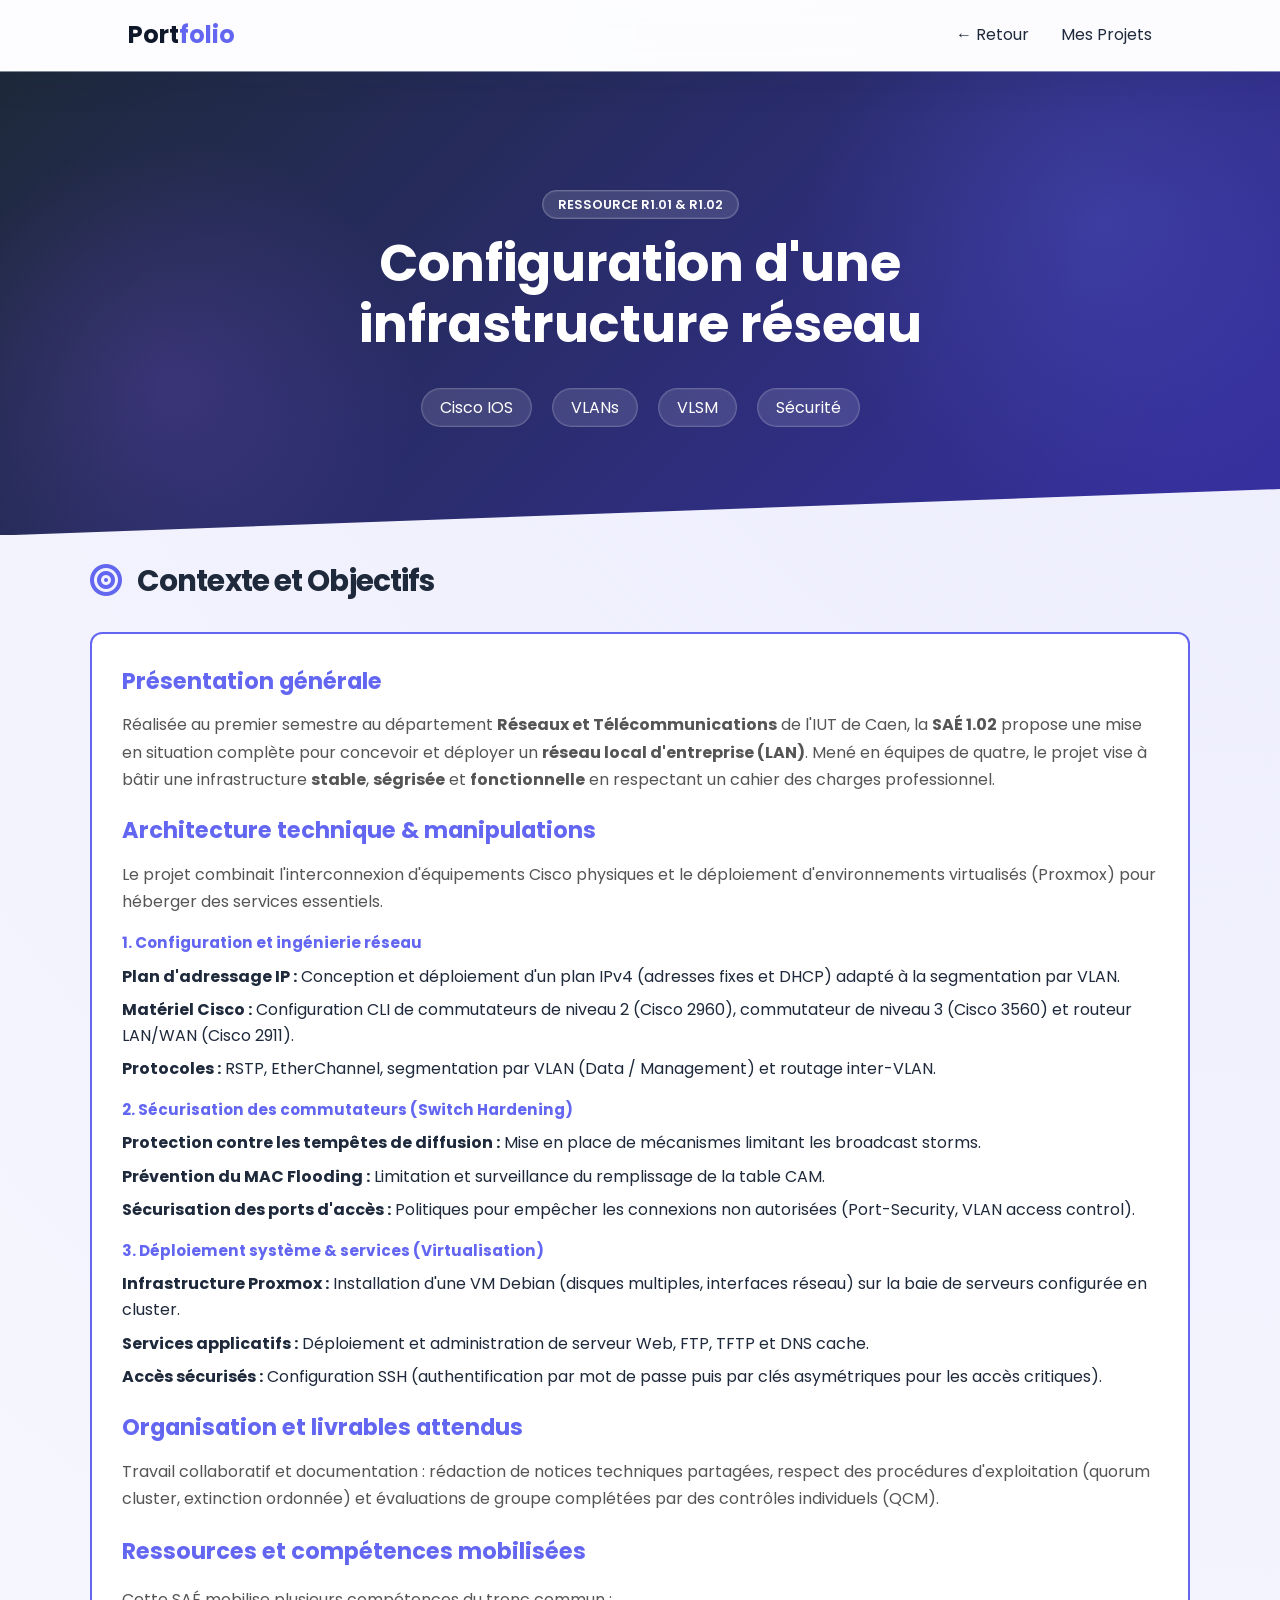
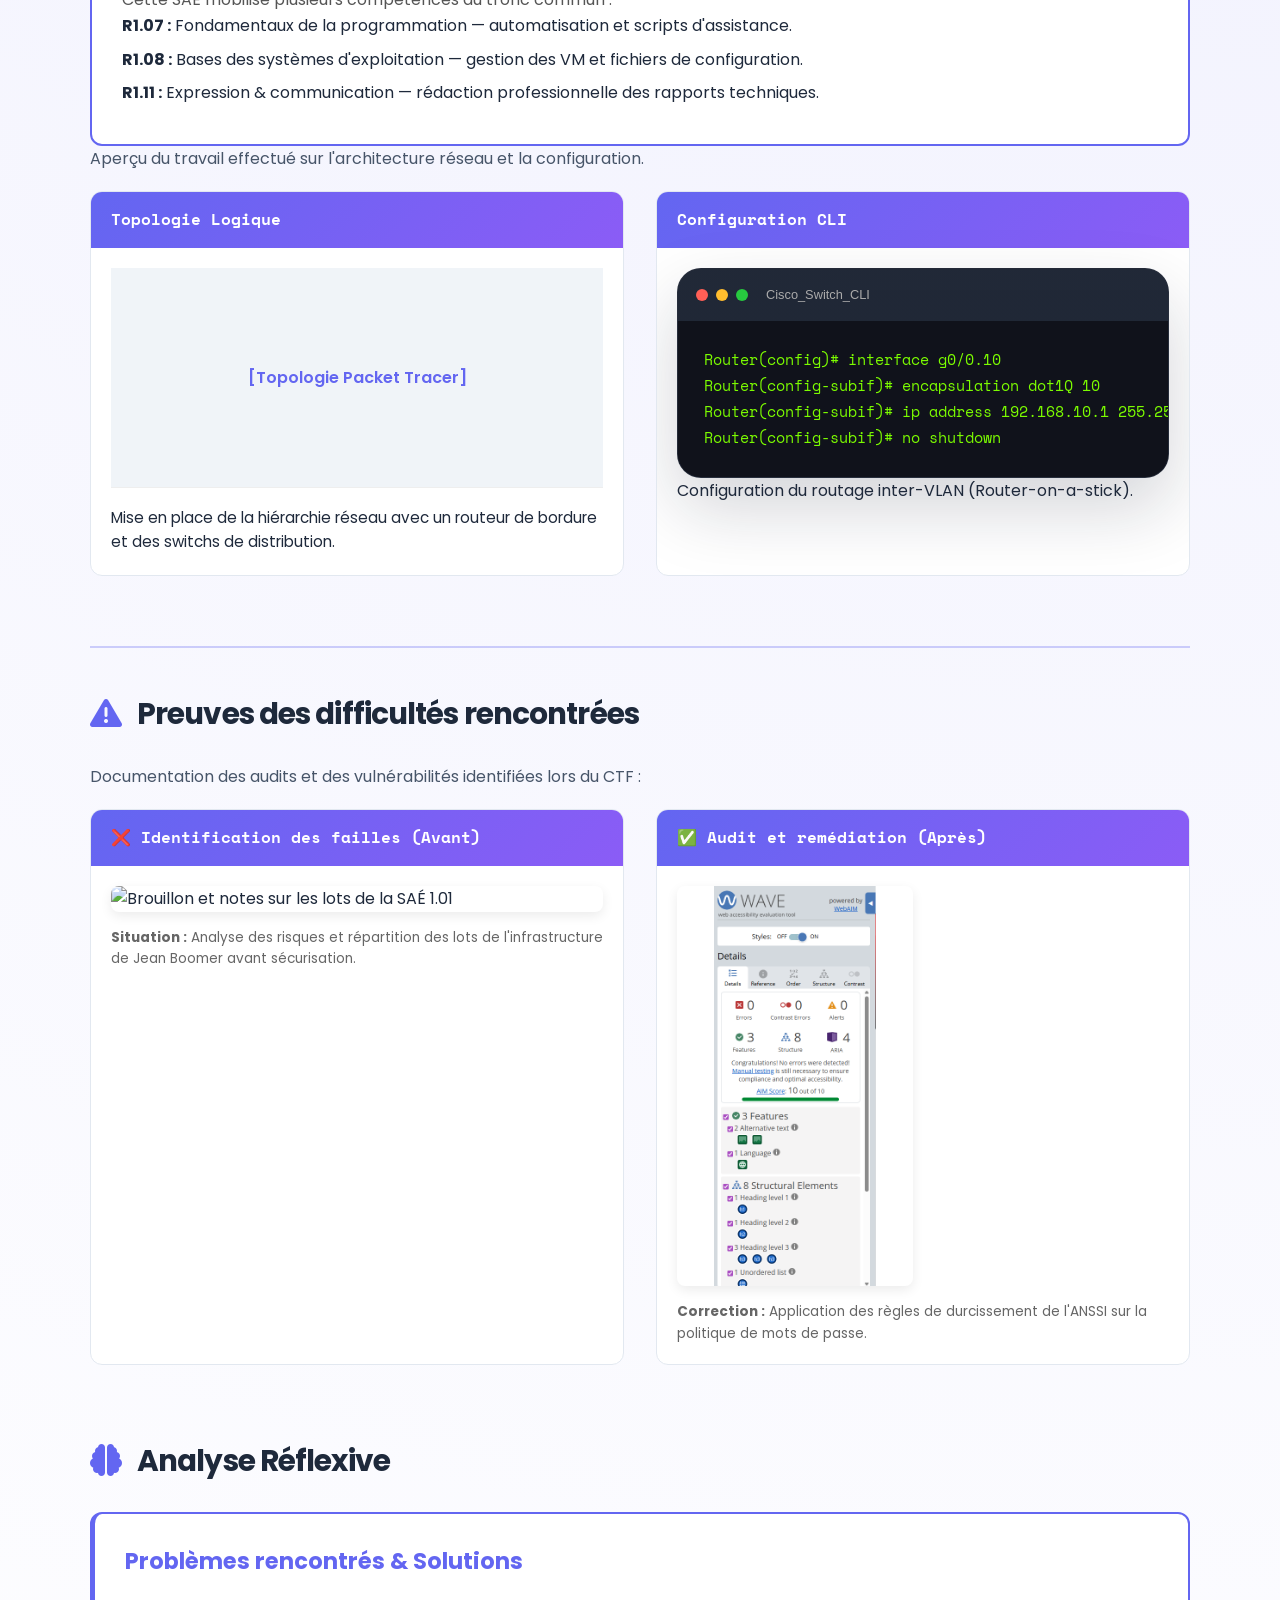
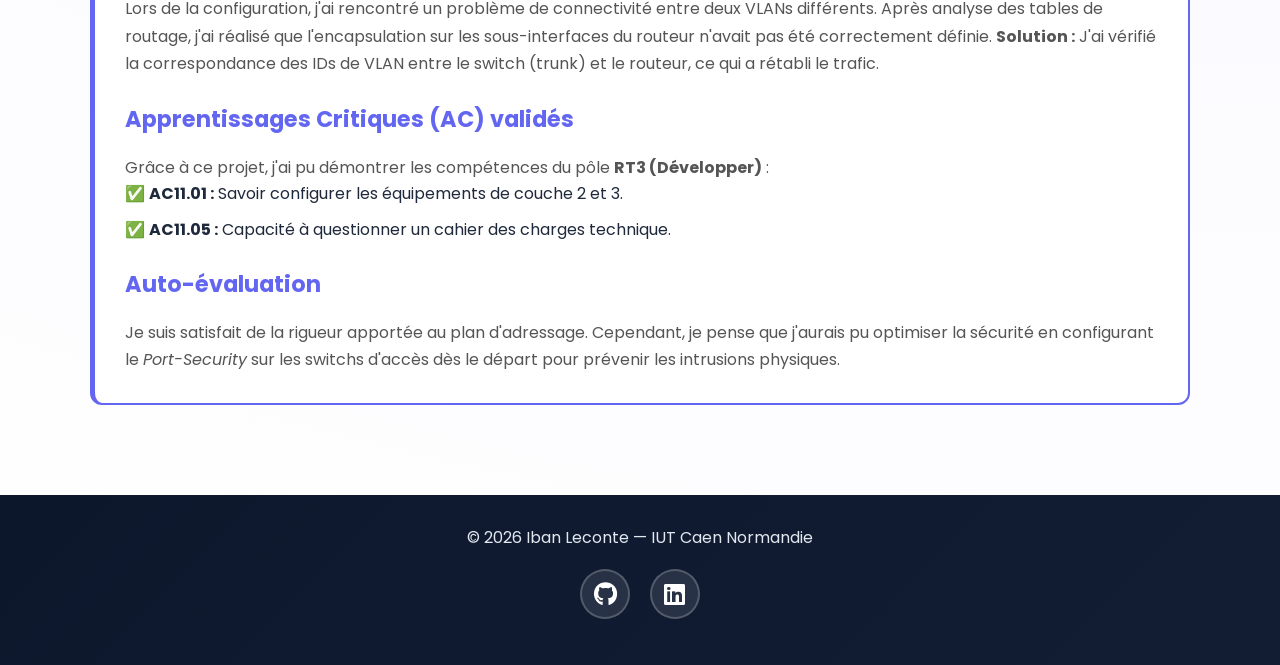
==== commit f7a8aae8: "ddd" ====
--- a/sae102.html
+++ b/sae102.html
@@ -46,77 +46,78 @@
                 <h2>Contexte et Objectifs</h2>
             </div>
             <div class="path-card">
-                    <h3 style="color: var(--primary); margin-bottom: 12px;"> Présentation générale</h3>
-                    <p>Réalisée au premier semestre au département <strong>Réseaux et Télécommunications</strong> de
-                        l'IUT de Caen, la <strong>SAÉ 1.02</strong> propose une mise en situation complète pour
-                        concevoir et déployer un <strong>réseau local d'entreprise (LAN)</strong>. Mené en équipes de
-                        quatre, le projet vise à bâtir une infrastructure <strong>stable</strong>,
-                        <strong>ségrisée</strong> et <strong>fonctionnelle</strong> en respectant un cahier des charges
-                        professionnel.</p>
-
-                    <h3 style="color: var(--primary); margin-top: 20px; margin-bottom: 12px;"> Architecture technique
-                        & manipulations</h3>
-                    <p>Le projet combinait l'interconnexion d'équipements Cisco physiques et le déploiement
-                        d'environnements virtualisés (Proxmox) pour héberger des services essentiels.</p>
-
-                    <h4 style="color: var(--primary); margin-top: 16px; margin-bottom: 8px; font-size: 0.95rem;">1.
-                        Configuration et ingénierie réseau</h4>
-                    <ul style="list-style: none; padding-left: 0;">
-                        <li><strong>Plan d'adressage IP :</strong> Conception et déploiement d'un plan IPv4 (adresses
-                            fixes et DHCP) adapté à la segmentation par VLAN.</li>
-                        <li style="margin-top: 8px;"><strong>Matériel Cisco :</strong> Configuration CLI de commutateurs
-                            de niveau 2 (Cisco 2960), commutateur de niveau 3 (Cisco 3560) et routeur LAN/WAN (Cisco
-                            2911).</li>
-                        <li style="margin-top: 8px;"><strong>Protocoles :</strong> RSTP, EtherChannel, segmentation par
-                            VLAN (Data / Management) et routage inter-VLAN.</li>
+                <h3 style="color: var(--primary); margin-bottom: 12px;"> Présentation générale</h3>
+                <p>Réalisée au premier semestre au département <strong>Réseaux et Télécommunications</strong> de
+                    l'IUT de Caen, la <strong>SAÉ 1.02</strong> propose une mise en situation complète pour
+                    concevoir et déployer un <strong>réseau local d'entreprise (LAN)</strong>. Mené en équipes de
+                    quatre, le projet vise à bâtir une infrastructure <strong>stable</strong>,
+                    <strong>ségrisée</strong> et <strong>fonctionnelle</strong> en respectant un cahier des charges
+                    professionnel.
+                </p>
+
+                <h3 style="color: var(--primary); margin-top: 20px; margin-bottom: 12px;"> Architecture technique
+                    & manipulations</h3>
+                <p>Le projet combinait l'interconnexion d'équipements Cisco physiques et le déploiement
+                    d'environnements virtualisés (Proxmox) pour héberger des services essentiels.</p>
+
+                <h4 style="color: var(--primary); margin-top: 16px; margin-bottom: 8px; font-size: 0.95rem;">1.
+                    Configuration et ingénierie réseau</h4>
+                <ul style="list-style: none; padding-left: 0;">
+                    <li><strong>Plan d'adressage IP :</strong> Conception et déploiement d'un plan IPv4 (adresses
+                        fixes et DHCP) adapté à la segmentation par VLAN.</li>
+                    <li style="margin-top: 8px;"><strong>Matériel Cisco :</strong> Configuration CLI de commutateurs
+                        de niveau 2 (Cisco 2960), commutateur de niveau 3 (Cisco 3560) et routeur LAN/WAN (Cisco
+                        2911).</li>
+                    <li style="margin-top: 8px;"><strong>Protocoles :</strong> RSTP, EtherChannel, segmentation par
+                        VLAN (Data / Management) et routage inter-VLAN.</li>
+                </ul>
+
+                <h4 style="color: var(--primary); margin-top: 16px; margin-bottom: 8px; font-size: 0.95rem;">2.
+                    Sécurisation des commutateurs (Switch Hardening)</h4>
+                <ul style="list-style: none; padding-left: 0;">
+                    <li><strong>Protection contre les tempêtes de diffusion :</strong> Mise en place de mécanismes
+                        limitant les broadcast storms.</li>
+                    <li style="margin-top: 8px;"><strong>Prévention du MAC Flooding :</strong> Limitation et
+                        surveillance du remplissage de la table CAM.</li>
+                    <li style="margin-top: 8px;"><strong>Sécurisation des ports d'accès :</strong> Politiques pour
+                        empêcher les connexions non autorisées (Port-Security, VLAN access control).</li>
+                </ul>
+
+                <h4 style="color: var(--primary); margin-top: 16px; margin-bottom: 8px; font-size: 0.95rem;">3.
+                    Déploiement système & services (Virtualisation)</h4>
+                <ul style="list-style: none; padding-left: 0;">
+                    <li><strong>Infrastructure Proxmox :</strong> Installation d'une VM Debian (disques multiples,
+                        interfaces réseau) sur la baie de serveurs configurée en cluster.</li>
+                    <li style="margin-top: 8px;"><strong>Services applicatifs :</strong> Déploiement et
+                        administration de serveur Web, FTP, TFTP et DNS cache.</li>
+                    <li style="margin-top: 8px;"><strong>Accès sécurisés :</strong> Configuration SSH
+                        (authentification par mot de passe puis par clés asymétriques pour les accès critiques).
+                    </li>
+                </ul>
+
+                <h3 style="color: var(--primary); margin-top: 20px; margin-bottom: 12px;"> Organisation et
+                    livrables attendus</h3>
+                <p>Travail collaboratif et documentation : rédaction de notices techniques partagées, respect des
+                    procédures d'exploitation (quorum cluster, extinction ordonnée) et évaluations de groupe
+                    complétées par des contrôles individuels (QCM).</p>
+
+                <h3 style="margin-top: 22px;">Ressources et compétences mobilisées</h3>
+                <p>Cette SAÉ mobilise plusieurs compétences du tronc commun :</p>
+                <ul style="list-style: none; padding-left: 0;">
+                    <li style="margin-bottom: 8px;"><strong>R1.07 :</strong> Fondamentaux de la programmation —
+                        automatisation et scripts d'assistance.</li>
+                    <li style="margin-bottom: 8px;"><strong>R1.08 :</strong> Bases des systèmes d'exploitation —
+                        gestion des VM et fichiers de configuration.</li>
+                    <li style="margin-bottom: 8px;"><strong>R1.11 :</strong> Expression & communication — rédaction
+                        professionnelle des rapports techniques.</li>
+                </ul>
+
+                <div class="deliverables">
+                    <ul class="check-list">
+
                     </ul>
-
-                    <h4 style="color: var(--primary); margin-top: 16px; margin-bottom: 8px; font-size: 0.95rem;">2.
-                        Sécurisation des commutateurs (Switch Hardening)</h4>
-                    <ul style="list-style: none; padding-left: 0;">
-                        <li><strong>Protection contre les tempêtes de diffusion :</strong> Mise en place de mécanismes
-                            limitant les broadcast storms.</li>
-                        <li style="margin-top: 8px;"><strong>Prévention du MAC Flooding :</strong> Limitation et
-                            surveillance du remplissage de la table CAM.</li>
-                        <li style="margin-top: 8px;"><strong>Sécurisation des ports d'accès :</strong> Politiques pour
-                            empêcher les connexions non autorisées (Port-Security, VLAN access control).</li>
-                    </ul>
-
-                    <h4 style="color: var(--primary); margin-top: 16px; margin-bottom: 8px; font-size: 0.95rem;">3.
-                        Déploiement système & services (Virtualisation)</h4>
-                    <ul style="list-style: none; padding-left: 0;">
-                        <li><strong>Infrastructure Proxmox :</strong> Installation d'une VM Debian (disques multiples,
-                            interfaces réseau) sur la baie de serveurs configurée en cluster.</li>
-                        <li style="margin-top: 8px;"><strong>Services applicatifs :</strong> Déploiement et
-                            administration de serveur Web, FTP, TFTP et DNS cache.</li>
-                        <li style="margin-top: 8px;"><strong>Accès sécurisés :</strong> Configuration SSH
-                            (authentification par mot de passe puis par clés asymétriques pour les accès critiques).
-                        </li>
-                    </ul>
-
-                    <h3 style="color: var(--primary); margin-top: 20px; margin-bottom: 12px;"> Organisation et
-                        livrables attendus</h3>
-                    <p>Travail collaboratif et documentation : rédaction de notices techniques partagées, respect des
-                        procédures d'exploitation (quorum cluster, extinction ordonnée) et évaluations de groupe
-                        complétées par des contrôles individuels (QCM).</p>
-
-                    <h3 style="margin-top: 22px;">Ressources et compétences mobilisées</h3>
-                    <p>Cette SAÉ mobilise plusieurs compétences du tronc commun :</p>
-                    <ul style="list-style: none; padding-left: 0;">
-                        <li style="margin-bottom: 8px;"><strong>R1.07 :</strong> Fondamentaux de la programmation —
-                            automatisation et scripts d'assistance.</li>
-                        <li style="margin-bottom: 8px;"><strong>R1.08 :</strong> Bases des systèmes d'exploitation —
-                            gestion des VM et fichiers de configuration.</li>
-                        <li style="margin-bottom: 8px;"><strong>R1.11 :</strong> Expression & communication — rédaction
-                            professionnelle des rapports techniques.</li>
-                    </ul>
-
-                    <div class="deliverables">
-                        <ul class="check-list">
-
-                        </ul>
-                    </div>
-                </div>
+                </div>
+            </div>
             </div>
             <p style="margin-bottom: 20px; color: #475569;">Aperçu du travail effectué sur l'architecture réseau et la
                 configuration.</p>
@@ -152,7 +153,42 @@
                 </div>
             </div>
         </section>
-
+        <hr style="margin: 40px 0; border: none; border-top: 2px solid var(--primary); opacity: 0.3;">
+
+        <section class="content-block">
+            <div class="block-header">
+                <span class="icon"><i class="fa-solid fa-exclamation-triangle"
+                        aria-label="Preuves des difficultés"></i></span>
+                <h2>Preuves des difficultés rencontrées</h2>
+            </div>
+            <p style="margin-bottom: 20px; color: #475569;">Documentation des audits et des vulnérabilités identifiées
+                lors du CTF :</p>
+
+            <div class="project-grid">
+                <div class="card">
+                    <div class="card-header">❌ Identification des failles (Avant)</div>
+                    <div class="card-body">
+                        <div class="image-container">
+                            <!-- Référence à l'image du dictionnaire de mots de passe ou failles ANSSI -->
+                            <img src="image_e5494e.png" alt="Brouillon et notes sur les lots de la SAÉ 1.01">
+                        </div>
+                        <p style="font-size: 0.85rem; color: #666;"><strong>Situation :</strong> Analyse des risques et
+                            répartition des lots de l'infrastructure de Jean Boomer avant sécurisation.</p>
+                    </div>
+                </div>
+
+                <div class="card">
+                    <div class="card-header">✅ Audit et remédiation (Après)</div>
+                    <div class="card-body">
+                        <div class="image-container">
+                            <img src="resolu.png" alt="Rapport de réussite ou preuve de sécurisation">
+                        </div>
+                        <p style="font-size: 0.85rem; color: #666;"><strong>Correction :</strong> Application des règles
+                            de durcissement de l'ANSSI sur la politique de mots de passe.</p>
+                    </div>
+                </div>
+            </div>
+        </section>
         <section class="content-block">
             <div class="block-header">
                 <span class="icon"><i class="fa-solid fa-brain" aria-label="Réflexion et analyse"></i></span>
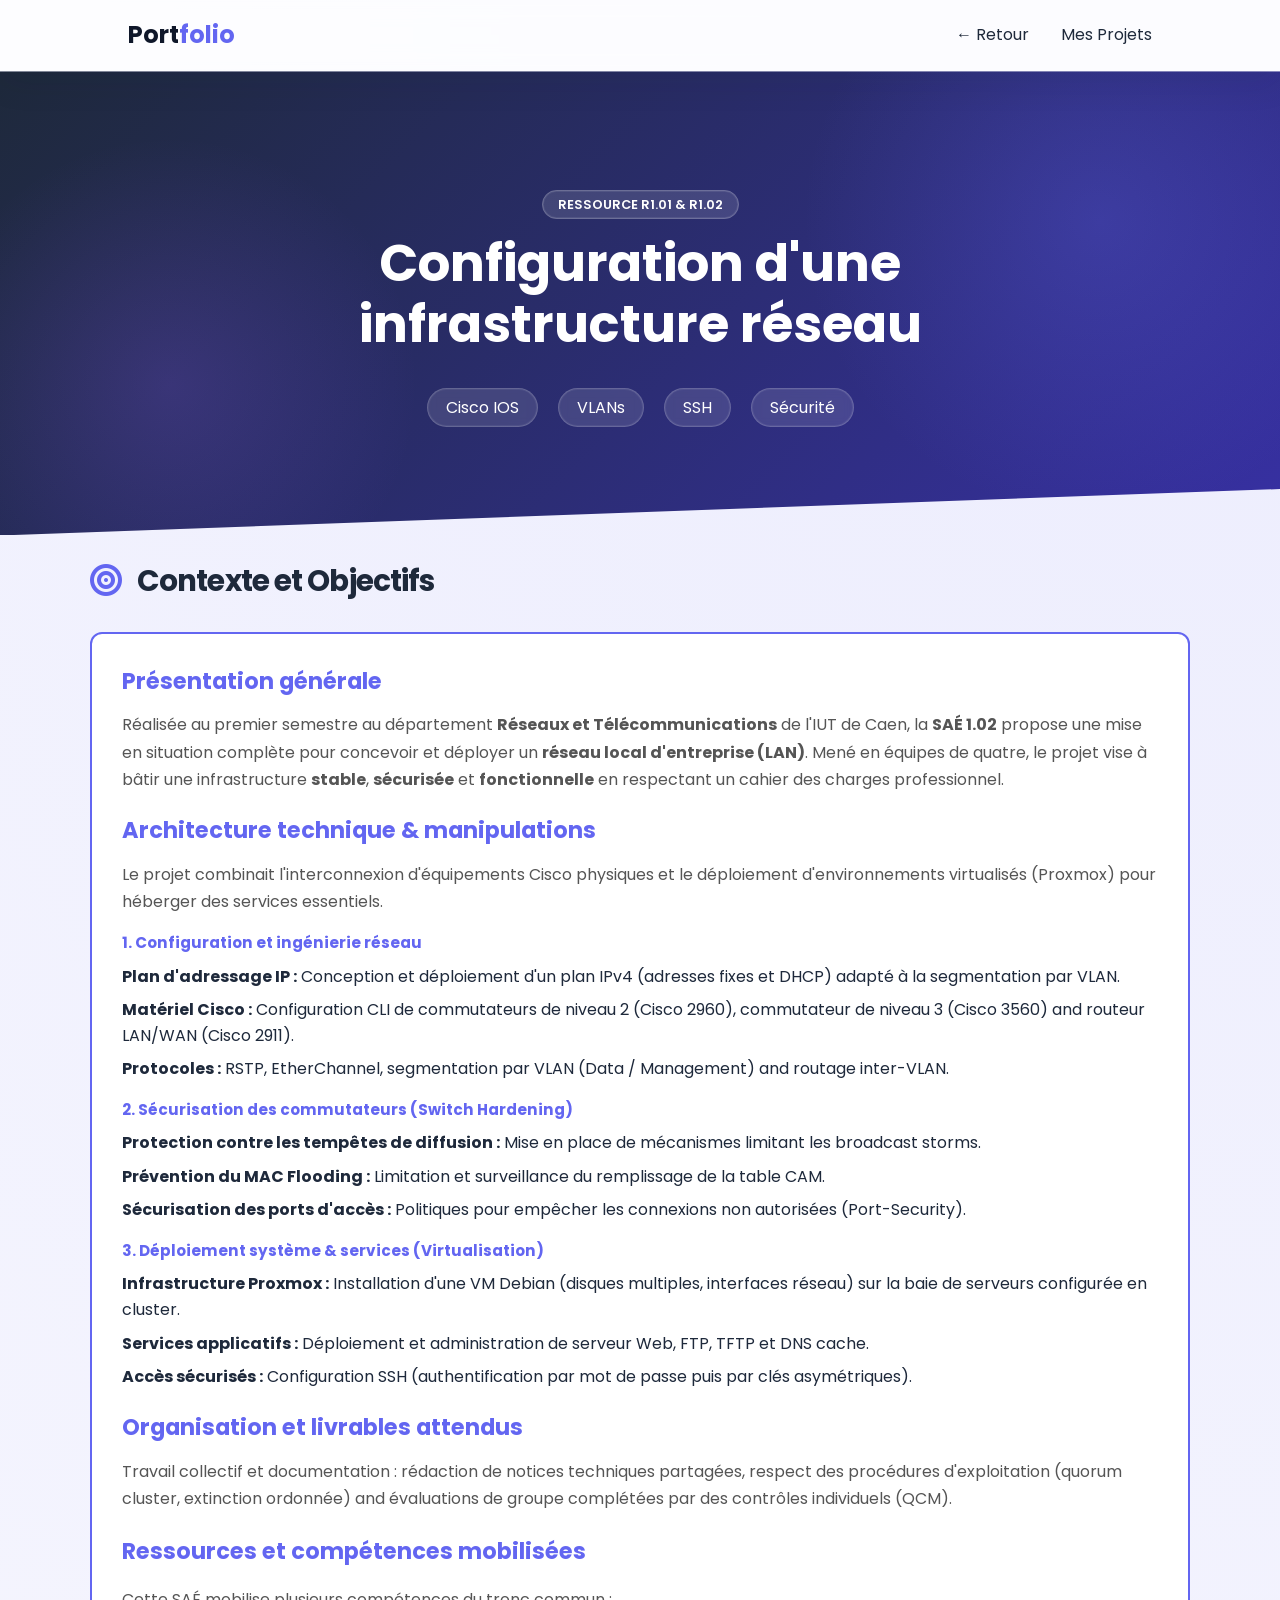
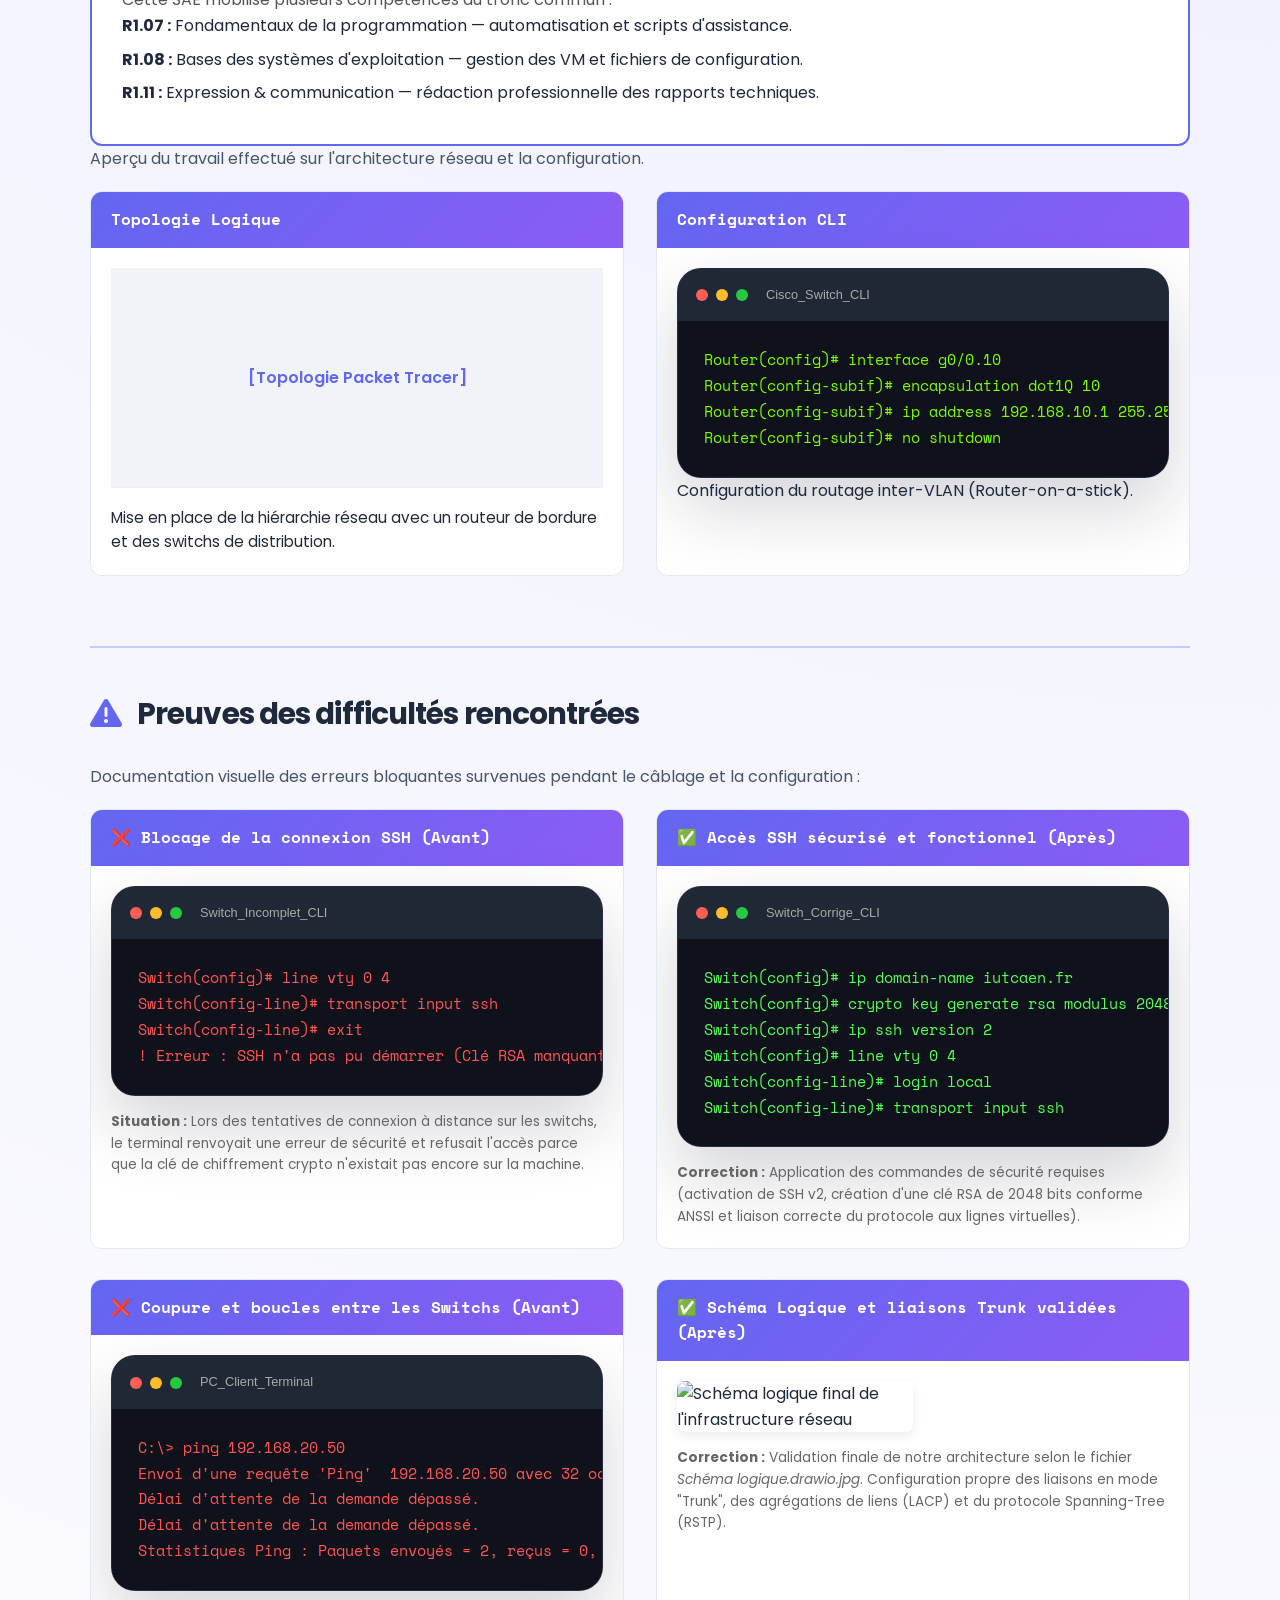
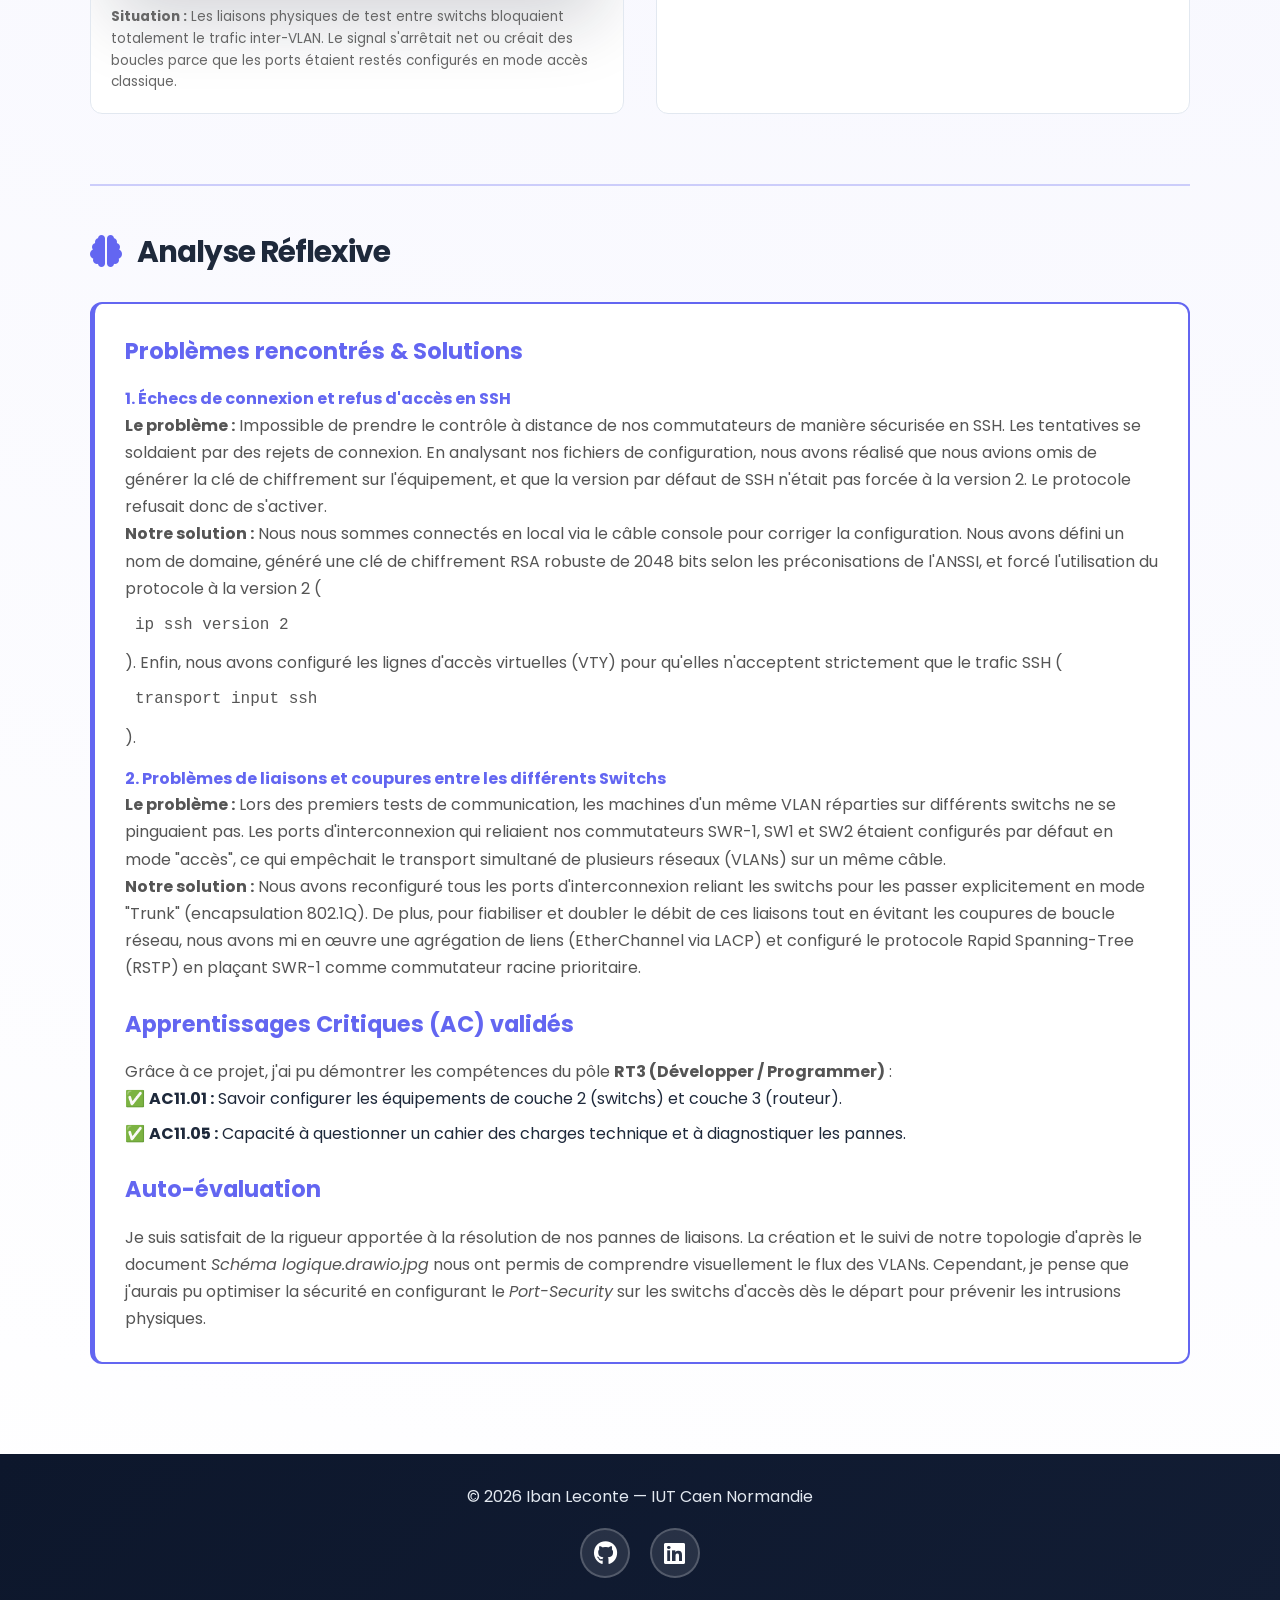
==== commit c62d7023: "sae12_finish" ====
--- a/sae102.html
+++ b/sae102.html
@@ -33,7 +33,7 @@
             <div class="tags-container">
                 <span class="tag-pill">Cisco IOS</span>
                 <span class="tag-pill">VLANs</span>
-                <span class="tag-pill">VLSM</span>
+                <span class="tag-pill">SSH</span>
                 <span class="tag-pill">Sécurité</span>
             </div>
         </div>
@@ -46,81 +46,50 @@
                 <h2>Contexte et Objectifs</h2>
             </div>
             <div class="path-card">
-                <h3 style="color: var(--primary); margin-bottom: 12px;"> Présentation générale</h3>
-                <p>Réalisée au premier semestre au département <strong>Réseaux et Télécommunications</strong> de
-                    l'IUT de Caen, la <strong>SAÉ 1.02</strong> propose une mise en situation complète pour
-                    concevoir et déployer un <strong>réseau local d'entreprise (LAN)</strong>. Mené en équipes de
-                    quatre, le projet vise à bâtir une infrastructure <strong>stable</strong>,
-                    <strong>ségrisée</strong> et <strong>fonctionnelle</strong> en respectant un cahier des charges
-                    professionnel.
-                </p>
-
-                <h3 style="color: var(--primary); margin-top: 20px; margin-bottom: 12px;"> Architecture technique
-                    & manipulations</h3>
-                <p>Le projet combinait l'interconnexion d'équipements Cisco physiques et le déploiement
-                    d'environnements virtualisés (Proxmox) pour héberger des services essentiels.</p>
-
-                <h4 style="color: var(--primary); margin-top: 16px; margin-bottom: 8px; font-size: 0.95rem;">1.
-                    Configuration et ingénierie réseau</h4>
-                <ul style="list-style: none; padding-left: 0;">
-                    <li><strong>Plan d'adressage IP :</strong> Conception et déploiement d'un plan IPv4 (adresses
-                        fixes et DHCP) adapté à la segmentation par VLAN.</li>
-                    <li style="margin-top: 8px;"><strong>Matériel Cisco :</strong> Configuration CLI de commutateurs
-                        de niveau 2 (Cisco 2960), commutateur de niveau 3 (Cisco 3560) et routeur LAN/WAN (Cisco
-                        2911).</li>
-                    <li style="margin-top: 8px;"><strong>Protocoles :</strong> RSTP, EtherChannel, segmentation par
-                        VLAN (Data / Management) et routage inter-VLAN.</li>
-                </ul>
-
-                <h4 style="color: var(--primary); margin-top: 16px; margin-bottom: 8px; font-size: 0.95rem;">2.
-                    Sécurisation des commutateurs (Switch Hardening)</h4>
-                <ul style="list-style: none; padding-left: 0;">
-                    <li><strong>Protection contre les tempêtes de diffusion :</strong> Mise en place de mécanismes
-                        limitant les broadcast storms.</li>
-                    <li style="margin-top: 8px;"><strong>Prévention du MAC Flooding :</strong> Limitation et
-                        surveillance du remplissage de la table CAM.</li>
-                    <li style="margin-top: 8px;"><strong>Sécurisation des ports d'accès :</strong> Politiques pour
-                        empêcher les connexions non autorisées (Port-Security, VLAN access control).</li>
-                </ul>
-
-                <h4 style="color: var(--primary); margin-top: 16px; margin-bottom: 8px; font-size: 0.95rem;">3.
-                    Déploiement système & services (Virtualisation)</h4>
-                <ul style="list-style: none; padding-left: 0;">
-                    <li><strong>Infrastructure Proxmox :</strong> Installation d'une VM Debian (disques multiples,
-                        interfaces réseau) sur la baie de serveurs configurée en cluster.</li>
-                    <li style="margin-top: 8px;"><strong>Services applicatifs :</strong> Déploiement et
-                        administration de serveur Web, FTP, TFTP et DNS cache.</li>
-                    <li style="margin-top: 8px;"><strong>Accès sécurisés :</strong> Configuration SSH
-                        (authentification par mot de passe puis par clés asymétriques pour les accès critiques).
-                    </li>
-                </ul>
-
-                <h3 style="color: var(--primary); margin-top: 20px; margin-bottom: 12px;"> Organisation et
-                    livrables attendus</h3>
-                <p>Travail collaboratif et documentation : rédaction de notices techniques partagées, respect des
-                    procédures d'exploitation (quorum cluster, extinction ordonnée) et évaluations de groupe
-                    complétées par des contrôles individuels (QCM).</p>
-
-                <h3 style="margin-top: 22px;">Ressources et compétences mobilisées</h3>
-                <p>Cette SAÉ mobilise plusieurs compétences du tronc commun :</p>
-                <ul style="list-style: none; padding-left: 0;">
-                    <li style="margin-bottom: 8px;"><strong>R1.07 :</strong> Fondamentaux de la programmation —
-                        automatisation et scripts d'assistance.</li>
-                    <li style="margin-bottom: 8px;"><strong>R1.08 :</strong> Bases des systèmes d'exploitation —
-                        gestion des VM et fichiers de configuration.</li>
-                    <li style="margin-bottom: 8px;"><strong>R1.11 :</strong> Expression & communication — rédaction
-                        professionnelle des rapports techniques.</li>
-                </ul>
-
-                <div class="deliverables">
-                    <ul class="check-list">
-
-                    </ul>
-                </div>
-            </div>
-            </div>
-            <p style="margin-bottom: 20px; color: #475569;">Aperçu du travail effectué sur l'architecture réseau et la
-                configuration.</p>
+                    <h3 style="color: var(--primary); margin-bottom: 12px;"> Présentation générale</h3>
+                    <p>Réalisée au premier semestre au département <strong>Réseaux et Télécommunications</strong> de l'IUT de Caen, la <strong>SAÉ 1.02</strong> propose une mise en situation complète pour concevoir et déployer un <strong>réseau local d'entreprise (LAN)</strong>. Mené en équipes de quatre, le projet vise à bâtir une infrastructure <strong>stable</strong>, <strong>sécurisée</strong> et <strong>fonctionnelle</strong> en respectant un cahier des charges professionnel.</p>
+
+                    <h3 style="color: var(--primary); margin-top: 20px; margin-bottom: 12px;"> Architecture technique & manipulations</h3>
+                    <p>Le projet combinait l'interconnexion d'équipements Cisco physiques et le déploiement d'environnements virtualisés (Proxmox) pour héberger des services essentiels.</p>
+
+                    <h4 style="color: var(--primary); margin-top: 16px; margin-bottom: 8px; font-size: 0.95rem;">1. Configuration et ingénierie réseau</h4>
+                    <ul style="list-style: none; padding-left: 0;">
+                        <li><strong>Plan d'adressage IP :</strong> Conception et déploiement d'un plan IPv4 (adresses fixes et DHCP) adapté à la segmentation par VLAN.</li>
+                        <li style="margin-top: 8px;"><strong>Matériel Cisco :</strong> Configuration CLI de commutateurs de niveau 2 (Cisco 2960), commutateur de niveau 3 (Cisco 3560) and routeur LAN/WAN (Cisco 2911).</li>
+                        <li style="margin-top: 8px;"><strong>Protocoles :</strong> RSTP, EtherChannel, segmentation par VLAN (Data / Management) and routage inter-VLAN.</li>
+                    </ul>
+
+                    <h4 style="color: var(--primary); margin-top: 16px; margin-bottom: 8px; font-size: 0.95rem;">2. Sécurisation des commutateurs (Switch Hardening)</h4>
+                    <ul style="list-style: none; padding-left: 0;">
+                        <li><strong>Protection contre les tempêtes de diffusion :</strong> Mise en place de mécanismes limitant les broadcast storms.</li>
+                        <li style="margin-top: 8px;"><strong>Prévention du MAC Flooding :</strong> Limitation et surveillance du remplissage de la table CAM.</li>
+                        <li style="margin-top: 8px;"><strong>Sécurisation des ports d'accès :</strong> Politiques pour empêcher les connexions non autorisées (Port-Security).</li>
+                    </ul>
+
+                    <h4 style="color: var(--primary); margin-top: 16px; margin-bottom: 8px; font-size: 0.95rem;">3. Déploiement système & services (Virtualisation)</h4>
+                    <ul style="list-style: none; padding-left: 0;">
+                        <li><strong>Infrastructure Proxmox :</strong> Installation d'une VM Debian (disques multiples, interfaces réseau) sur la baie de serveurs configurée en cluster.</li>
+                        <li style="margin-top: 8px;"><strong>Services applicatifs :</strong> Déploiement et administration de serveur Web, FTP, TFTP et DNS cache.</li>
+                        <li style="margin-top: 8px;"><strong>Accès sécurisés :</strong> Configuration SSH (authentification par mot de passe puis par clés asymétriques).</li>
+                    </ul>
+
+                    <h3 style="color: var(--primary); margin-top: 20px; margin-bottom: 12px;"> Organisation et livrables attendus</h3>
+                    <p>Travail collectif et documentation : rédaction de notices techniques partagées, respect des procédures d'exploitation (quorum cluster, extinction ordonnée) and évaluations de groupe complétées par des contrôles individuels (QCM).</p>
+
+                    <h3 style="margin-top: 22px;">Ressources et compétences mobilisées</h3>
+                    <p>Cette SAÉ mobilise plusieurs compétences du tronc commun :</p>
+                    <ul style="list-style: none; padding-left: 0;">
+                        <li style="margin-bottom: 8px;"><strong>R1.07 :</strong> Fondamentaux de la programmation — automatisation et scripts d'assistance.</li>
+                        <li style="margin-bottom: 8px;"><strong>R1.08 :</strong> Bases des systèmes d'exploitation — gestion des VM et fichiers de configuration.</li>
+                        <li style="margin-bottom: 8px;"><strong>R1.11 :</strong> Expression & communication — rédaction professionnelle des rapports techniques.</li>
+                    </ul>
+
+                    <div class="deliverables">
+                        <ul class="check-list"></ul>
+                    </div>
+                </div>
+            </div>
+            <p style="margin-bottom: 20px; color: #475569;">Aperçu du travail effectué sur l'architecture réseau et la configuration.</p>
             <div class="project-grid">
                 <div class="card">
                     <div class="card-header">Topologie Logique</div>
@@ -129,8 +98,7 @@
                             style="height: 220px; display:flex; align-items:center; justify-content:center;">
                             <span>[Topologie Packet Tracer]</span>
                         </div>
-                        <p style="font-size: 0.95rem; margin-top: 18px;">Mise en place de la hiérarchie réseau avec un
-                            routeur de bordure et des switchs de distribution.</p>
+                        <p style="font-size: 0.95rem; margin-top: 18px;">Mise en place de la hiérarchie réseau avec un routeur de bordure et des switchs de distribution.</p>
                     </div>
                 </div>
                 <div class="card">
@@ -153,42 +121,93 @@
                 </div>
             </div>
         </section>
+
         <hr style="margin: 40px 0; border: none; border-top: 2px solid var(--primary); opacity: 0.3;">
 
         <section class="content-block">
             <div class="block-header">
-                <span class="icon"><i class="fa-solid fa-exclamation-triangle"
-                        aria-label="Preuves des difficultés"></i></span>
+                <span class="icon"><i class="fa-solid fa-exclamation-triangle" aria-label="Preuves des difficultés"></i></span>
                 <h2>Preuves des difficultés rencontrées</h2>
             </div>
-            <p style="margin-bottom: 20px; color: #475569;">Documentation des audits et des vulnérabilités identifiées
-                lors du CTF :</p>
+            <p style="margin-bottom: 20px; color: #475569;">Documentation visuelle des erreurs bloquantes survenues pendant le câblage et la configuration :</p>
 
             <div class="project-grid">
                 <div class="card">
-                    <div class="card-header">❌ Identification des failles (Avant)</div>
+                    <div class="card-header">❌ Blocage de la connexion SSH (Avant)</div>
+                    <div class="card-body">
+                        <div class="terminal-container" style="margin-bottom: 15px;">
+                            <div class="terminal-header">
+                                <span class="dot red"></span>
+                                <span class="dot yellow"></span>
+                                <span class="dot green"></span>
+                                <span class="terminal-title">Switch_Incomplet_CLI</span>
+                            </div>
+                            <pre class="terminal-body" style="color: #ff5555;">Switch(config)# line vty 0 4
+Switch(config-line)# transport input ssh
+Switch(config-line)# exit
+! Erreur : SSH n'a pas pu démarrer (Clé RSA manquante)</pre>
+                        </div>
+                        <p style="font-size: 0.85rem; color: #666;"><strong>Situation :</strong> Lors des tentatives de connexion à distance sur les switchs, le terminal renvoyait une erreur de sécurité et refusait l'accès parce que la clé de chiffrement crypto n'existait pas encore sur la machine.</p>
+                    </div>
+                </div>
+
+                <div class="card">
+                    <div class="card-header">✅ Accès SSH sécurisé et fonctionnel (Après)</div>
+                    <div class="card-body">
+                        <div class="terminal-container" style="margin-bottom: 15px;">
+                            <div class="terminal-header">
+                                <span class="dot red"></span>
+                                <span class="dot yellow"></span>
+                                <span class="dot green"></span>
+                                <span class="terminal-title">Switch_Corrige_CLI</span>
+                            </div>
+                            <pre class="terminal-body" style="color: #55ff55;">Switch(config)# ip domain-name iutcaen.fr
+Switch(config)# crypto key generate rsa modulus 2048
+Switch(config)# ip ssh version 2
+Switch(config)# line vty 0 4
+Switch(config-line)# login local
+Switch(config-line)# transport input ssh</pre>
+                        </div>
+                        <p style="font-size: 0.85rem; color: #666;"><strong>Correction :</strong> Application des commandes de sécurité requises (activation de SSH v2, création d'une clé RSA de 2048 bits conforme ANSSI et liaison correcte du protocole aux lignes virtuelles).</p>
+                    </div>
+                </div>
+            </div>
+
+            <div class="project-grid" style="margin-top: 30px;">
+                <div class="card">
+                    <div class="card-header">❌ Coupure et boucles entre les Switchs (Avant)</div>
+                    <div class="card-body">
+                        <div class="terminal-container" style="margin-bottom: 15px;">
+                            <div class="terminal-header">
+                                <span class="dot red"></span>
+                                <span class="dot yellow"></span>
+                                <span class="dot green"></span>
+                                <span class="terminal-title">PC_Client_Terminal</span>
+                            </div>
+                            <pre class="terminal-body" style="color: #ff5555;">C:\> ping 192.168.20.50
+Envoi d'une requête 'Ping'  192.168.20.50 avec 32 octets de données :
+Délai d'attente de la demande dépassé.
+Délai d'attente de la demande dépassé.
+Statistiques Ping : Paquets envoyés = 2, reçus = 0, perdus = 2 (perte 100%)</pre>
+                        </div>
+                        <p style="font-size: 0.85rem; color: #666;"><strong>Situation :</strong> Les liaisons physiques de test entre switchs bloquaient totalement le trafic inter-VLAN. Le signal s'arrêtait net ou créait des boucles parce que les ports étaient restés configurés en mode accès classique.</p>
+                    </div>
+                </div>
+
+                <div class="card">
+                    <div class="card-header">✅ Schéma Logique et liaisons Trunk validées (Après)</div>
                     <div class="card-body">
                         <div class="image-container">
-                            <!-- Référence à l'image du dictionnaire de mots de passe ou failles ANSSI -->
-                            <img src="image_e5494e.png" alt="Brouillon et notes sur les lots de la SAÉ 1.01">
-                        </div>
-                        <p style="font-size: 0.85rem; color: #666;"><strong>Situation :</strong> Analyse des risques et
-                            répartition des lots de l'infrastructure de Jean Boomer avant sécurisation.</p>
-                    </div>
-                </div>
-
-                <div class="card">
-                    <div class="card-header">✅ Audit et remédiation (Après)</div>
-                    <div class="card-body">
-                        <div class="image-container">
-                            <img src="resolu.png" alt="Rapport de réussite ou preuve de sécurisation">
-                        </div>
-                        <p style="font-size: 0.85rem; color: #666;"><strong>Correction :</strong> Application des règles
-                            de durcissement de l'ANSSI sur la politique de mots de passe.</p>
+                            <img src="Schéma logique.drawio.png" alt="Schéma logique final de l'infrastructure réseau">
+                        </div>
+                        <p style="font-size: 0.85rem; color: #666;"><strong>Correction :</strong> Validation finale de notre architecture selon le fichier <em>Schéma logique.drawio.jpg</em>. Configuration propre des liaisons en mode "Trunk", des agrégations de liens (LACP) et du protocole Spanning-Tree (RSTP).</p>
                     </div>
                 </div>
             </div>
         </section>
+
+        <hr style="margin: 40px 0; border: none; border-top: 2px solid var(--primary); opacity: 0.3;">
+
         <section class="content-block">
             <div class="block-header">
                 <span class="icon"><i class="fa-solid fa-brain" aria-label="Réflexion et analyse"></i></span>
@@ -196,25 +215,24 @@
             </div>
             <div class="path-card" style="border-left: 5px solid var(--primary);">
                 <h3>Problèmes rencontrés & Solutions</h3>
-                <p>Lors de la configuration, j'ai rencontré un problème de connectivité entre deux VLANs différents.
-                    Après analyse des tables de routage, j'ai réalisé que l'encapsulation sur les sous-interfaces du
-                    routeur n'avait pas été correctement définie. <strong>Solution :</strong> J'ai vérifié la
-                    correspondance des IDs de VLAN entre le switch (trunk) et le routeur, ce qui a rétabli le trafic.
-                </p>
+                
+                <h4 style="color: var(--primary); margin-top: 15px;">1. Échecs de connexion et refus d'accès en SSH</h4>
+                <p><strong>Le problème :</strong> Impossible de prendre le contrôle à distance de nos commutateurs de manière sécurisée en SSH. Les tentatives se soldaient par des rejets de connexion. En analysant nos fichiers de configuration, nous avons réalisé que nous avions omis de générer la clé de chiffrement sur l'équipement, et que la version par défaut de SSH n'était pas forcée à la version 2. Le protocole refusait donc de s'activer.</p>
+                <p><strong>Notre solution :</strong> Nous nous sommes connectés en local via le câble console pour corriger la configuration. Nous avons défini un nom de domaine, généré une clé de chiffrement RSA robuste de 2048 bits selon les préconisations de l'ANSSI, et forcé l'utilisation du protocole à la version 2 (<code>ip ssh version 2</code>). Enfin, nous avons configuré les lignes d'accès virtuelles (VTY) pour qu'elles n'acceptent strictement que le trafic SSH (<code>transport input ssh</code>).</p>
+
+                <h4 style="color: var(--primary); margin-top: 15px;">2. Problèmes de liaisons et coupures entre les différents Switchs</h4>
+                <p><strong>Le problème :</strong> Lors des premiers tests de communication, les machines d'un même VLAN réparties sur différents switchs ne se pinguaient pas. Les ports d'interconnexion qui reliaient nos commutateurs SWR-1, SW1 et SW2 étaient configurés par défaut en mode "accès", ce qui empêchait le transport simultané de plusieurs réseaux (VLANs) sur un même câble.</p>
+                <p><strong>Notre solution :</strong> Nous avons reconfiguré tous les ports d'interconnexion reliant les switchs pour les passer explicitement en mode "Trunk" (encapsulation 802.1Q). De plus, pour fiabiliser et doubler le débit de ces liaisons tout en évitant les coupures de boucle réseau, nous avons mi en œuvre une agrégation de liens (EtherChannel via LACP) et configuré le protocole Rapid Spanning-Tree (RSTP) en plaçant SWR-1 comme commutateur racine prioritaire.</p>
 
                 <h3 style="margin-top: 25px;">Apprentissages Critiques (AC) validés</h3>
-                <p>Grâce à ce projet, j'ai pu démontrer les compétences du pôle <strong>RT3 (Développer)</strong> :</p>
+                <p>Grâce à ce projet, j'ai pu démontrer les compétences du pôle <strong>RT3 (Développer / Programmer)</strong> :</p>
                 <ul style="list-style: none; padding-left: 0;">
-                    <li style="margin-bottom: 10px;">✅ <strong>AC11.01 :</strong> Savoir configurer les équipements de
-                        couche 2 et 3.</li>
-                    <li style="margin-bottom: 10px;">✅ <strong>AC11.05 :</strong> Capacité à questionner un cahier des
-                        charges technique.</li>
+                    <li style="margin-bottom: 10px;">✅ <strong>AC11.01 :</strong> Savoir configurer les équipements de couche 2 (switchs) et couche 3 (routeur).</li>
+                    <li style="margin-bottom: 10px;">✅ <strong>AC11.05 :</strong> Capacité à questionner un cahier des charges technique et à diagnostiquer les pannes.</li>
                 </ul>
 
                 <h3 style="margin-top: 25px;">Auto-évaluation</h3>
-                <p>Je suis satisfait de la rigueur apportée au plan d'adressage. Cependant, je pense que j'aurais pu
-                    optimiser la sécurité en configurant le <em>Port-Security</em> sur les switchs d'accès dès le départ
-                    pour prévenir les intrusions physiques.</p>
+                <p>Je suis satisfait de la rigueur apportée à la résolution de nos pannes de liaisons. La création et le suivi de notre topologie d'après le document <em>Schéma logique.drawio.jpg</em> nous ont permis de comprendre visuellement le flux des VLANs. Cependant, je pense que j'aurais pu optimiser la sécurité en configurant le <em>Port-Security</em> sur les switchs d'accès dès le départ pour prévenir les intrusions physiques.</p>
             </div>
         </section>
 
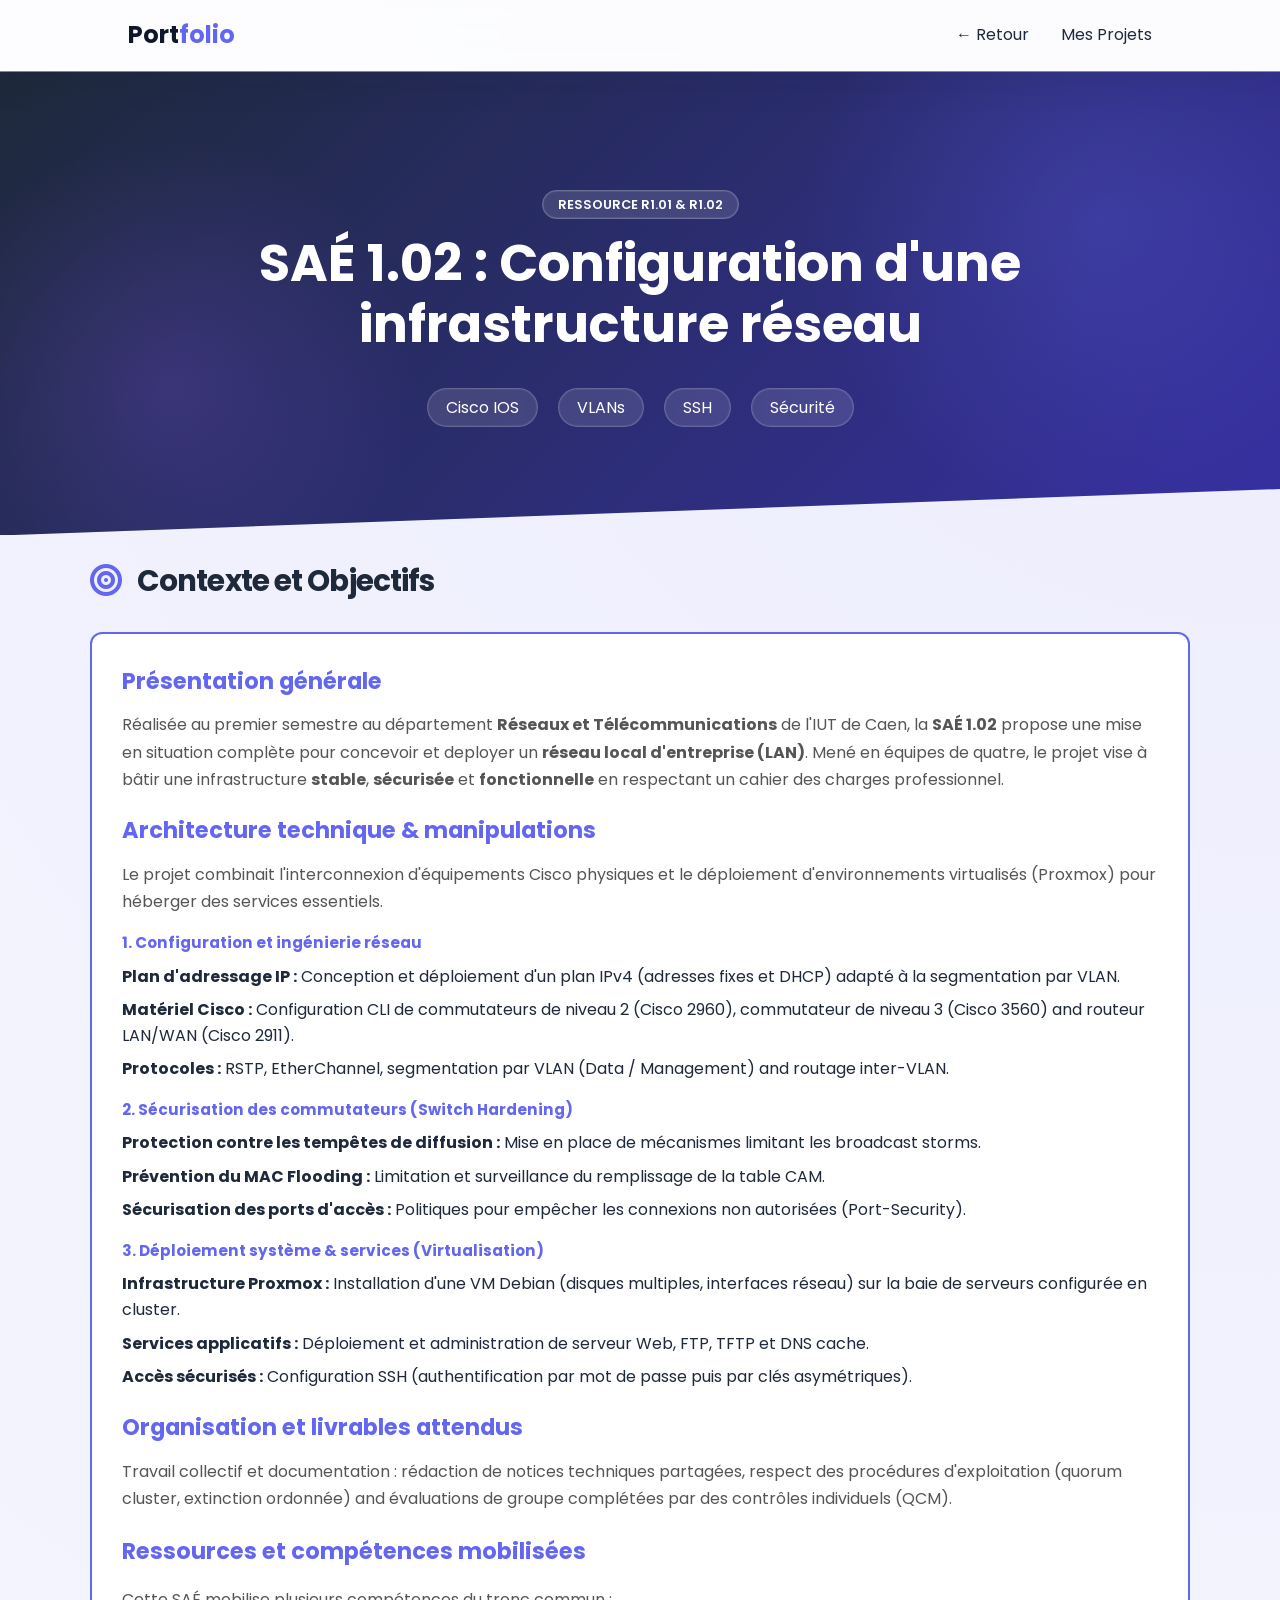
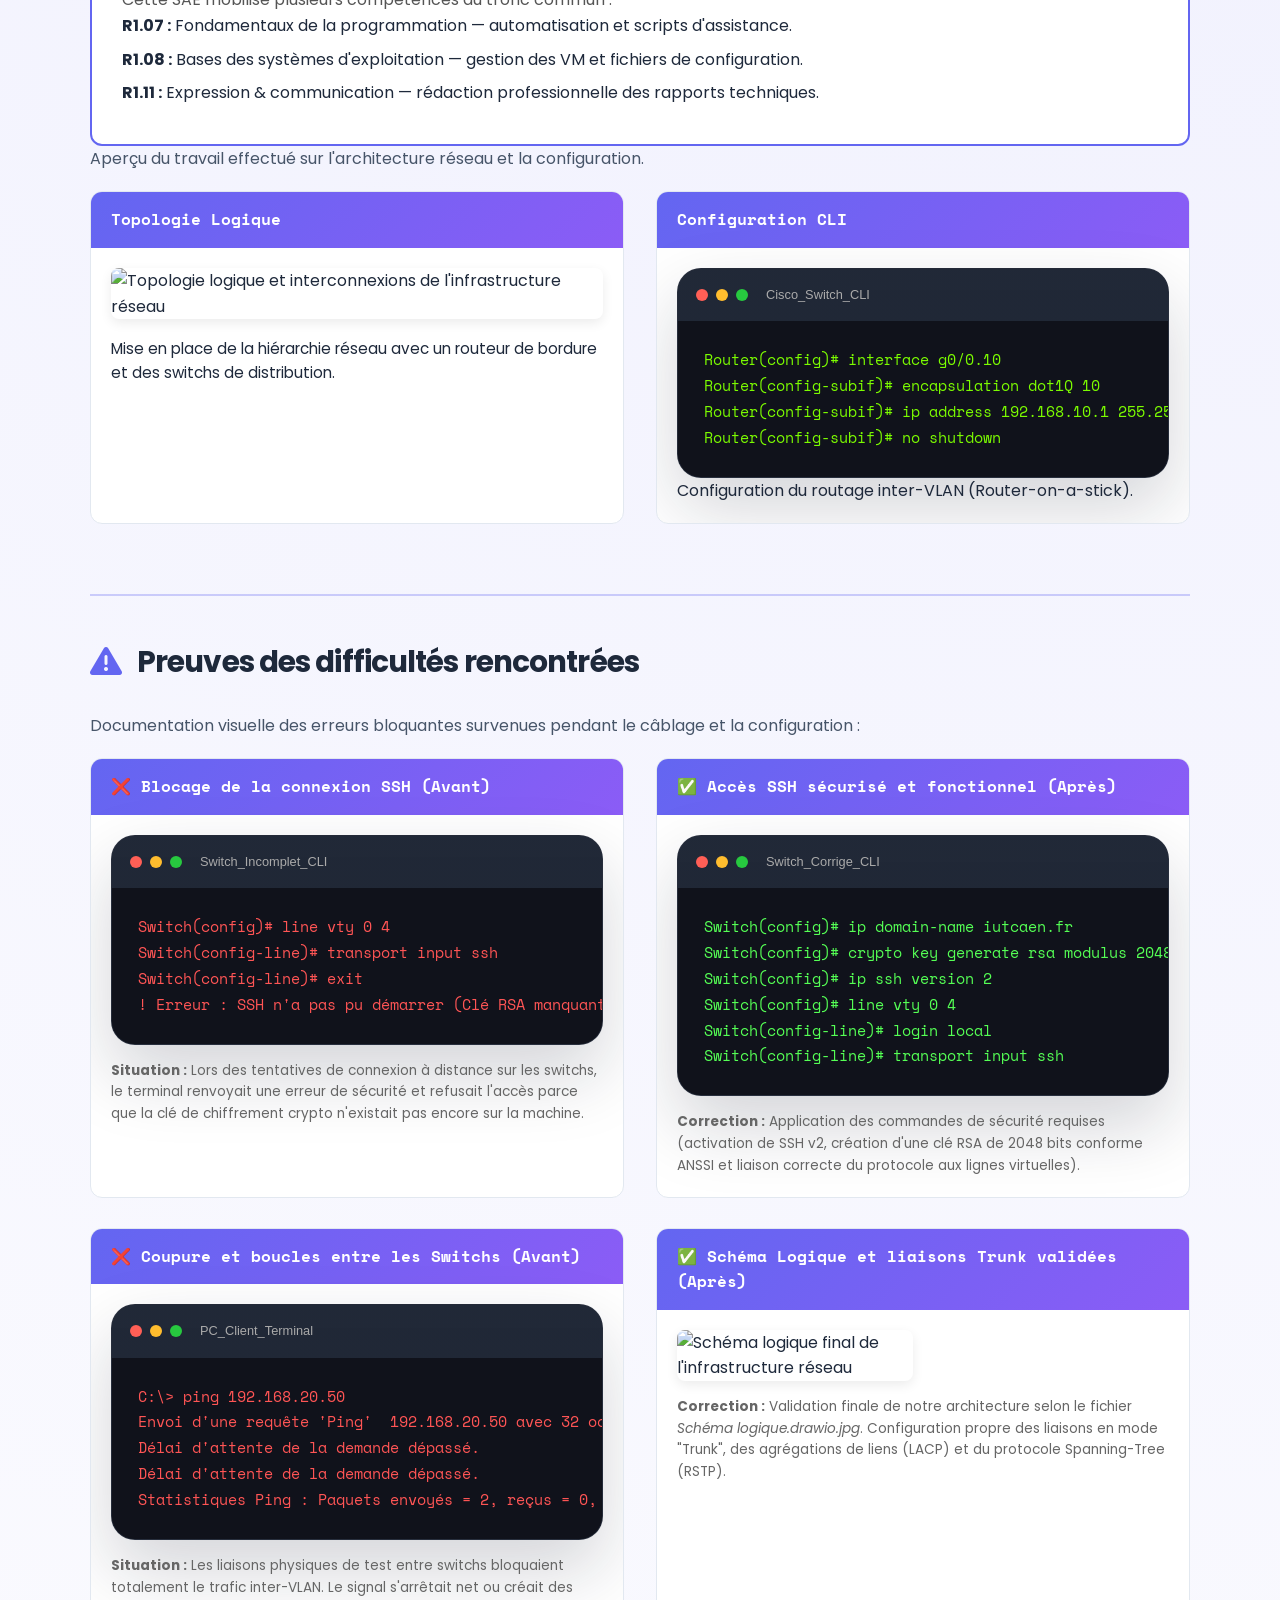
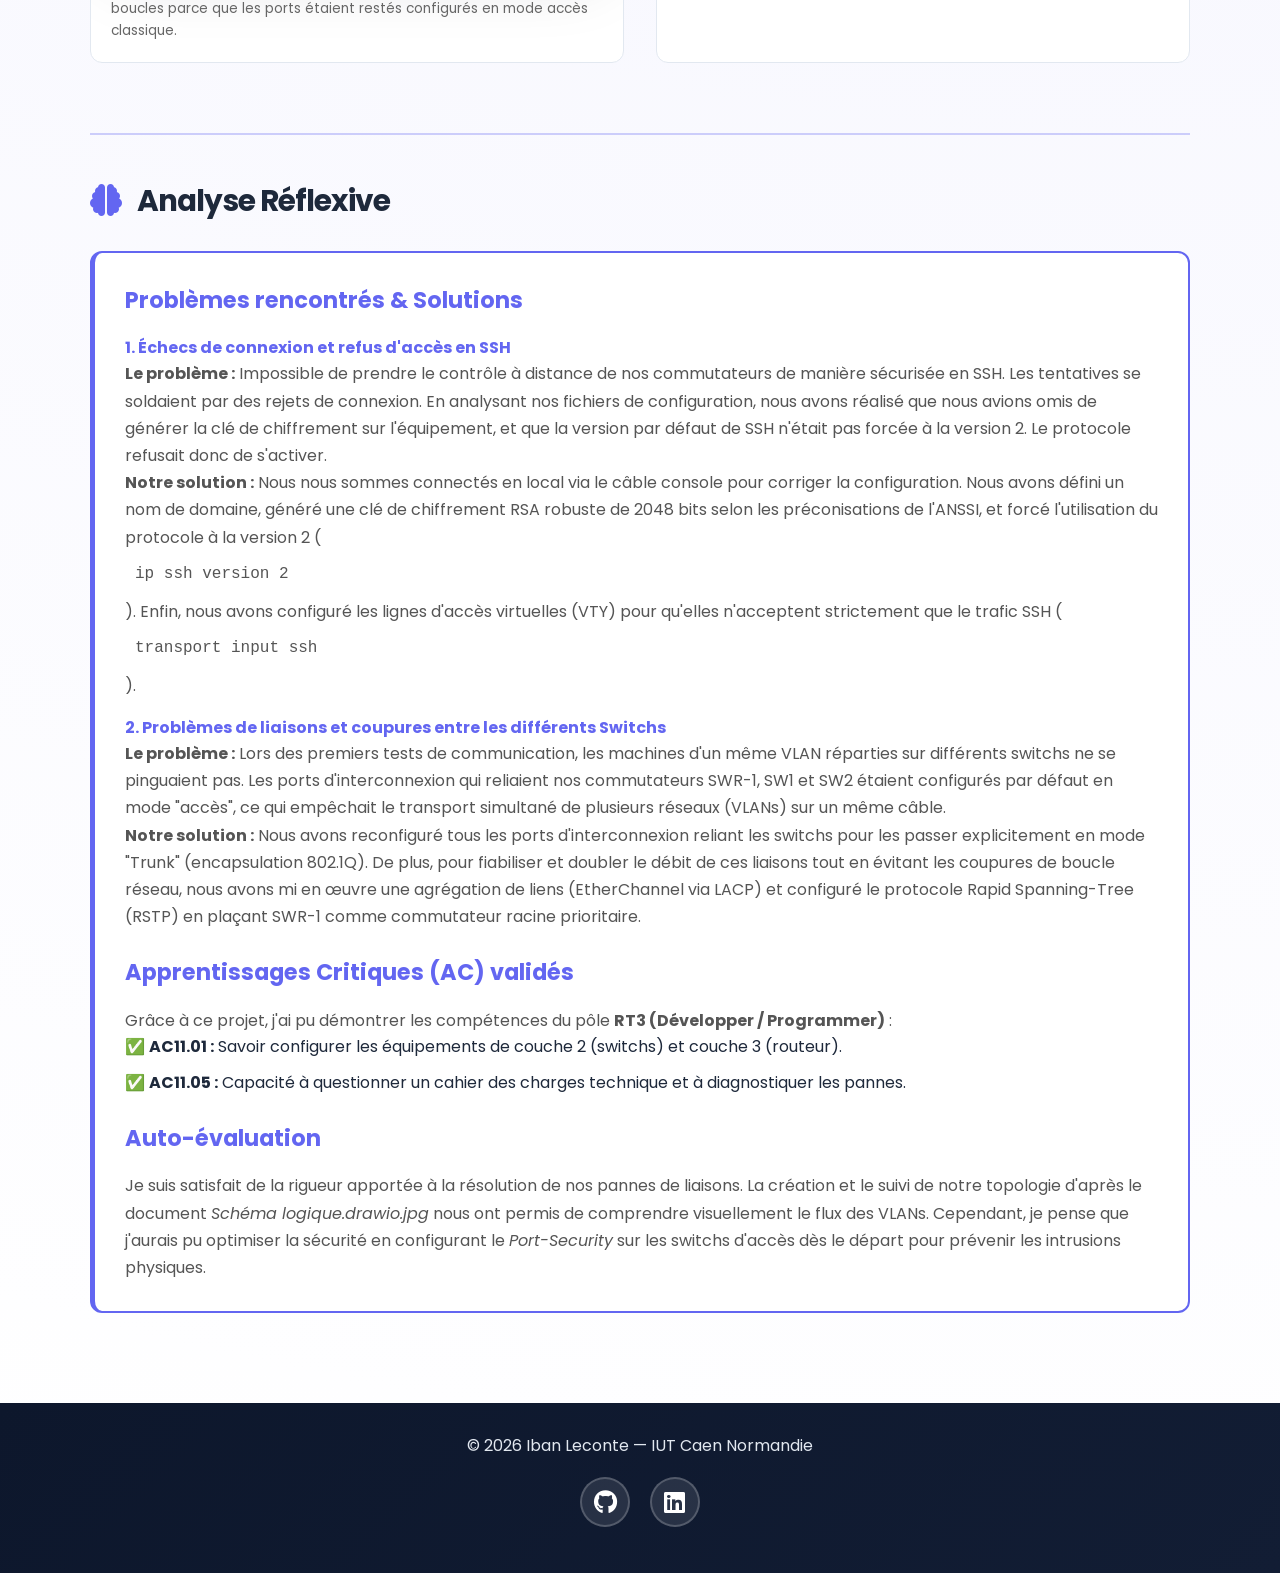
==== commit 7f335d42: "xxx" ====
--- a/sae102.html
+++ b/sae102.html
@@ -29,7 +29,7 @@
     <header class="sae-hero">
         <div class="container">
             <span class="badge">Ressource R1.01 & R1.02</span>
-            <h1>Configuration d'une infrastructure réseau</h1>
+            <h1>SAÉ 1.02 : Configuration d'une infrastructure réseau</h1>
             <div class="tags-container">
                 <span class="tag-pill">Cisco IOS</span>
                 <span class="tag-pill">VLANs</span>
@@ -47,7 +47,7 @@
             </div>
             <div class="path-card">
                     <h3 style="color: var(--primary); margin-bottom: 12px;"> Présentation générale</h3>
-                    <p>Réalisée au premier semestre au département <strong>Réseaux et Télécommunications</strong> de l'IUT de Caen, la <strong>SAÉ 1.02</strong> propose une mise en situation complète pour concevoir et déployer un <strong>réseau local d'entreprise (LAN)</strong>. Mené en équipes de quatre, le projet vise à bâtir une infrastructure <strong>stable</strong>, <strong>sécurisée</strong> et <strong>fonctionnelle</strong> en respectant un cahier des charges professionnel.</p>
+                    <p>Réalisée au premier semestre au département <strong>Réseaux et Télécommunications</strong> de l'IUT de Caen, la <strong>SAÉ 1.02</strong> propose une mise en situation complète pour concevoir et deployer un <strong>réseau local d'entreprise (LAN)</strong>. Mené en équipes de quatre, le projet vise à bâtir une infrastructure <strong>stable</strong>, <strong>sécurisée</strong> et <strong>fonctionnelle</strong> en respectant un cahier des charges professionnel.</p>
 
                     <h3 style="color: var(--primary); margin-top: 20px; margin-bottom: 12px;"> Architecture technique & manipulations</h3>
                     <p>Le projet combinait l'interconnexion d'équipements Cisco physiques et le déploiement d'environnements virtualisés (Proxmox) pour héberger des services essentiels.</p>
@@ -94,9 +94,8 @@
                 <div class="card">
                     <div class="card-header">Topologie Logique</div>
                     <div class="card-body">
-                        <div class="img-placeholder"
-                            style="height: 220px; display:flex; align-items:center; justify-content:center;">
-                            <span>[Topologie Packet Tracer]</span>
+                        <div class="image-container" style="border-radius: 6px; overflow: hidden; max-height: 220px; display: flex; align-items: center; justify-content: center; background: #fff; border: 1px solid var(--border);">
+                            <img src="Schéma logique.drawio.png" alt="Topologie logique et interconnexions de l'infrastructure réseau" style="max-width: 100%; height: auto; object-fit: contain;">
                         </div>
                         <p style="font-size: 0.95rem; margin-top: 18px;">Mise en place de la hiérarchie réseau avec un routeur de bordure et des switchs de distribution.</p>
                     </div>
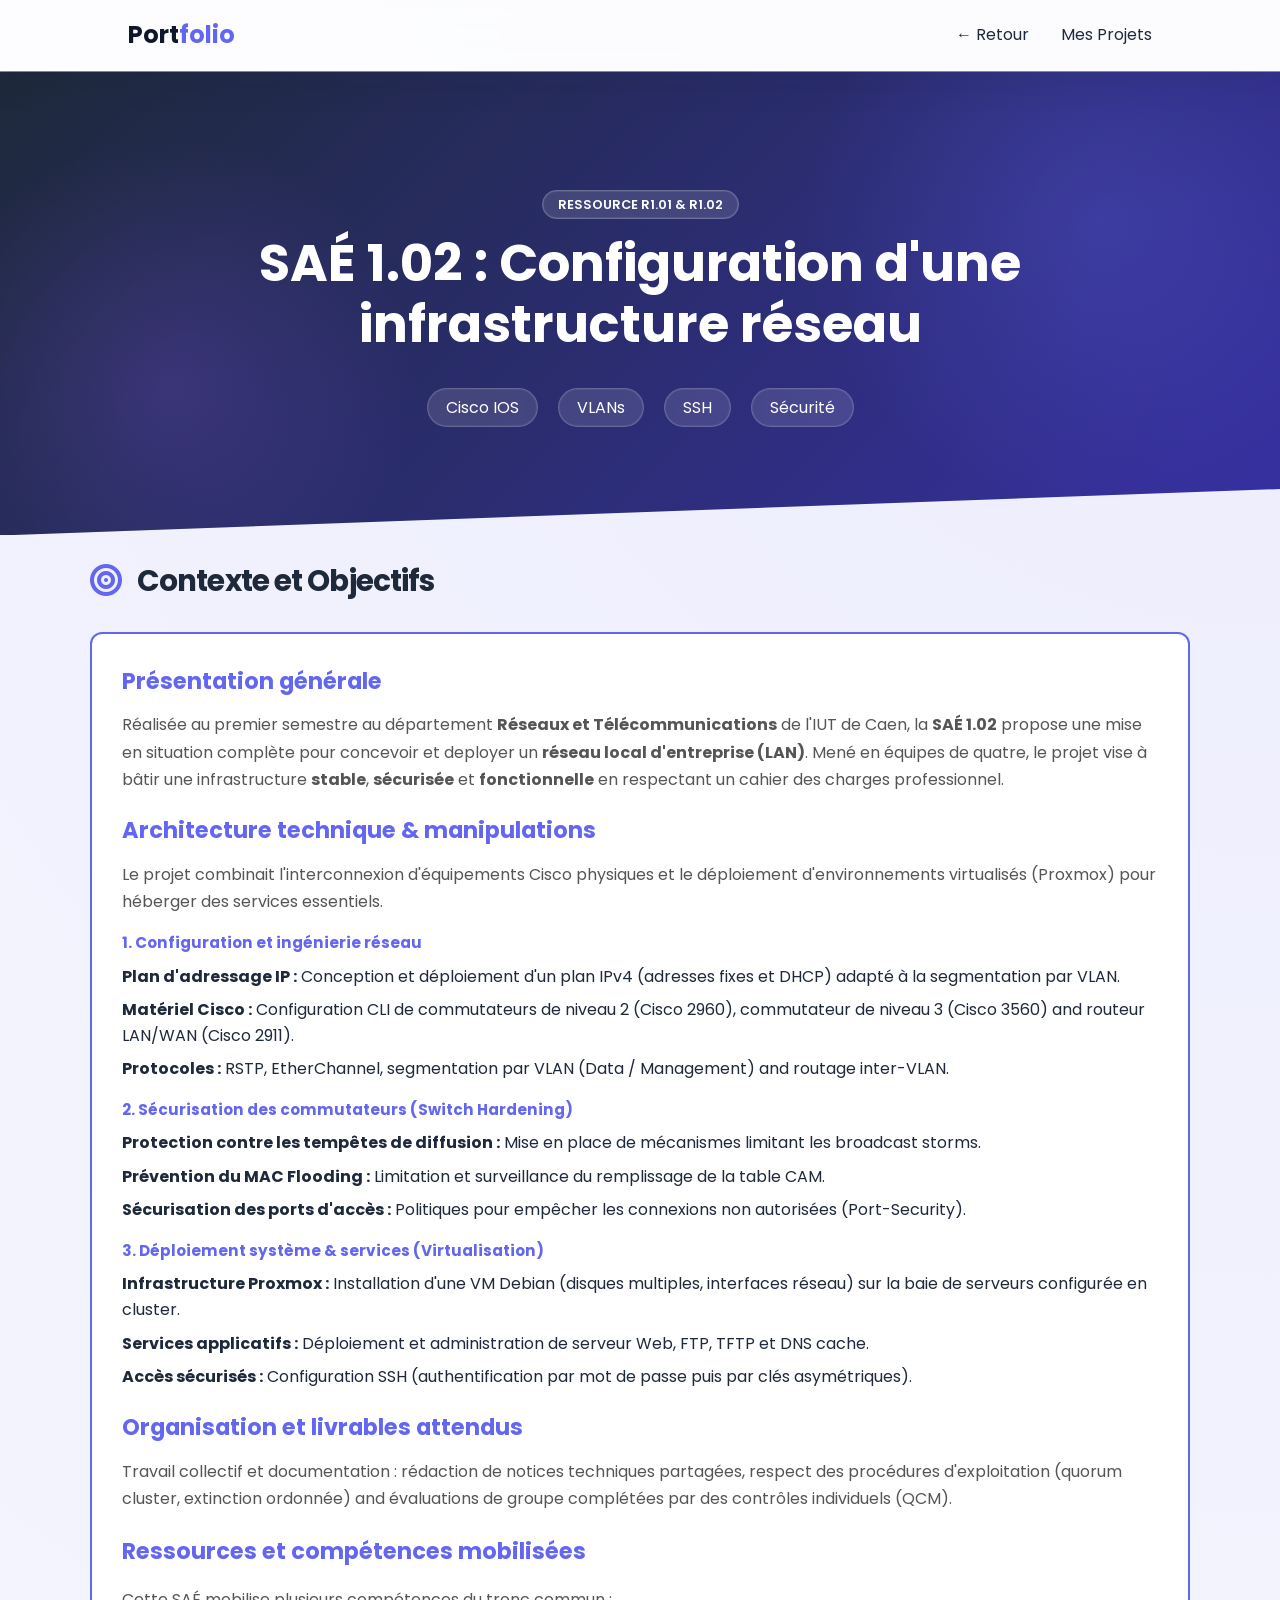
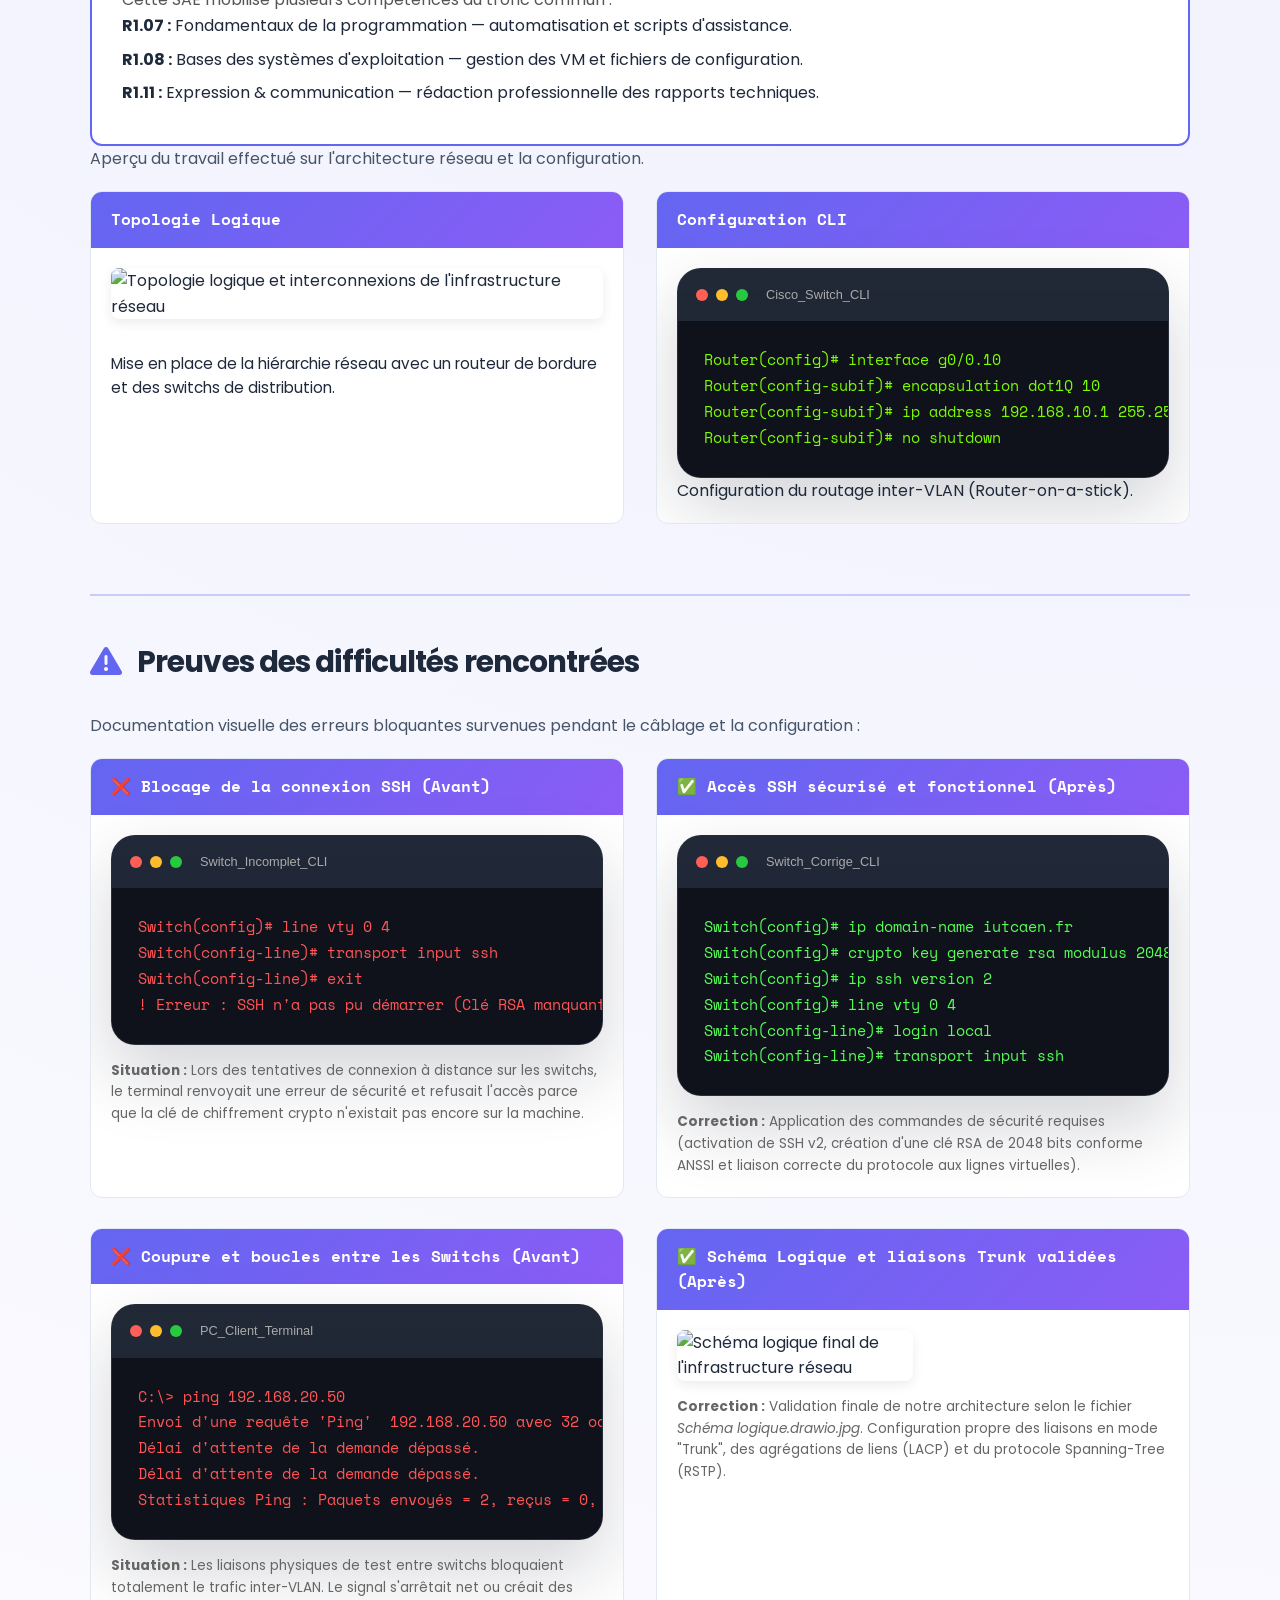
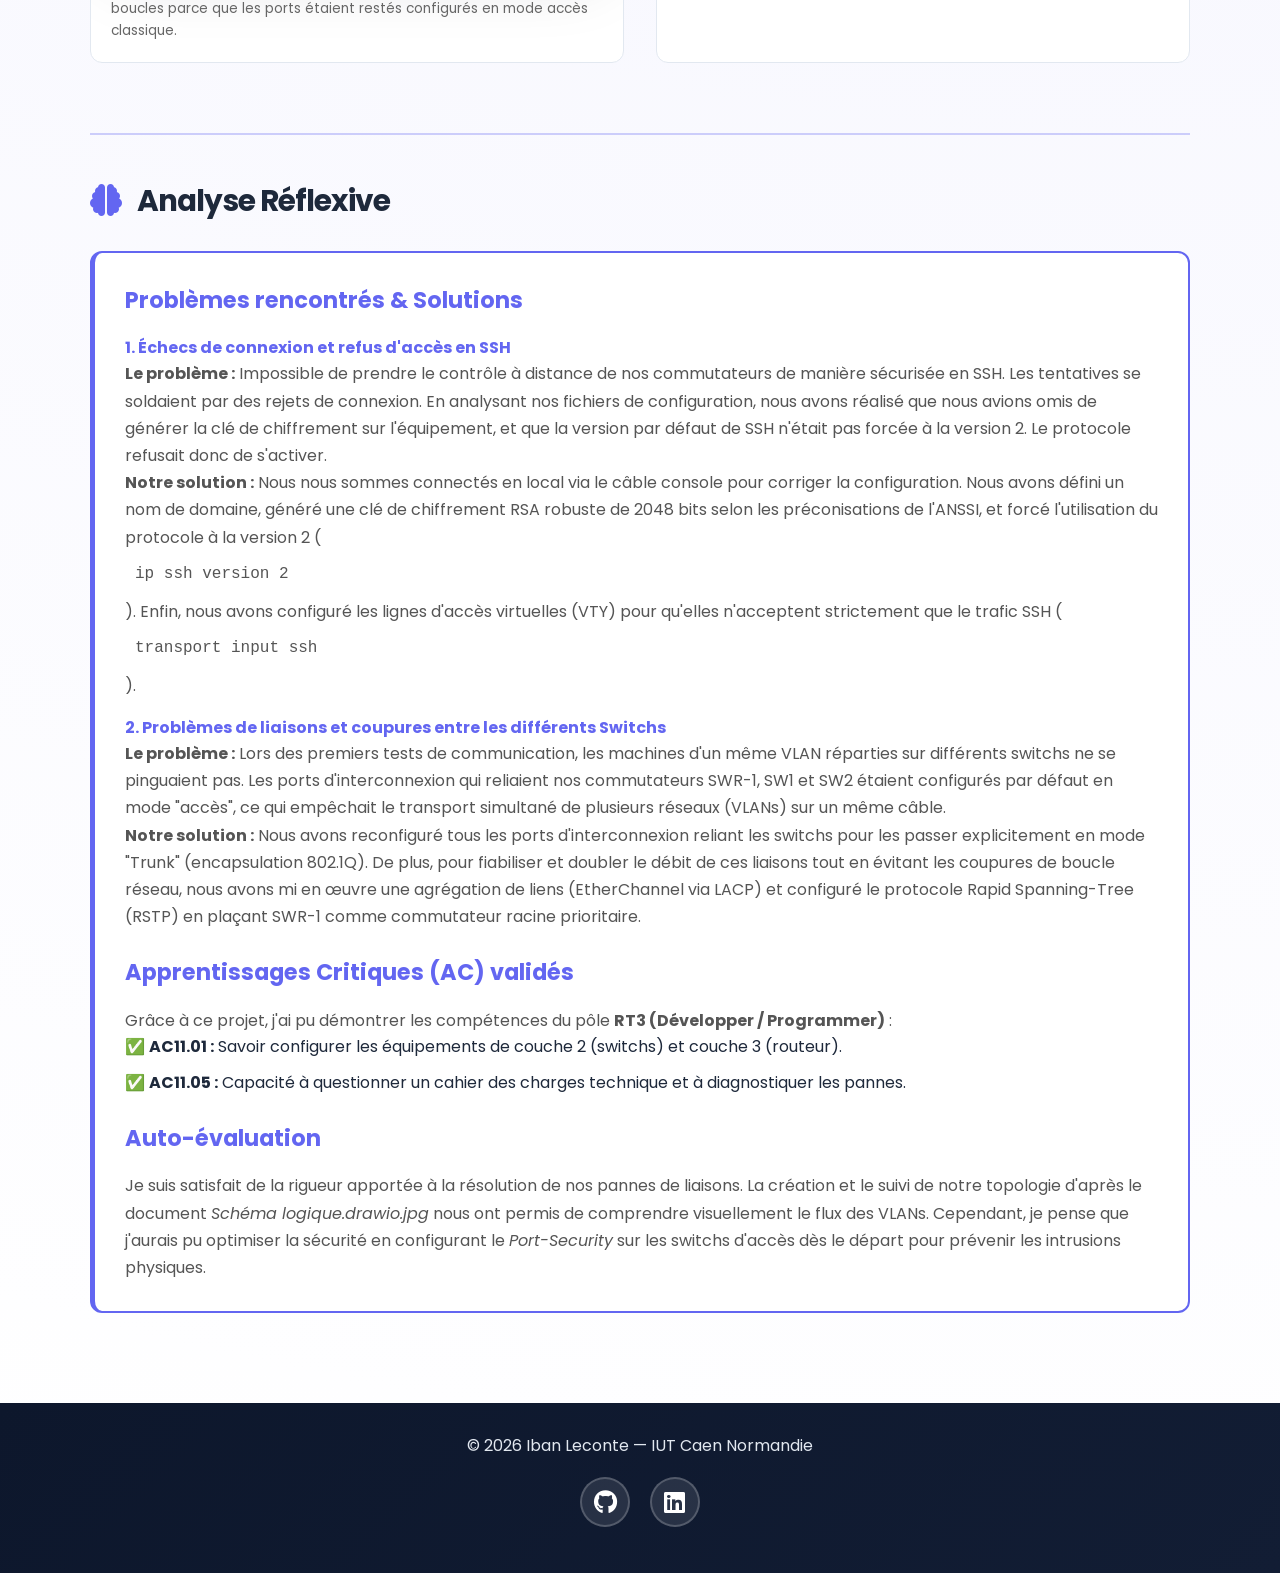
==== commit 5b78deb6: "sss" ====
--- a/sae102.html
+++ b/sae102.html
@@ -95,7 +95,7 @@
                     <div class="card-header">Topologie Logique</div>
                     <div class="card-body">
                         <div class="image-container" style="border-radius: 6px; overflow: hidden; max-height: 220px; display: flex; align-items: center; justify-content: center; background: #fff; border: 1px solid var(--border);">
-                            <img src="Schéma logique.drawio.png" alt="Topologie logique et interconnexions de l'infrastructure réseau" style="max-width: 100%; height: auto; object-fit: contain;">
+                            <img src="topologie.png" alt="Topologie logique et interconnexions de l'infrastructure réseau" style="max-width: 100%; height: auto; object-fit: contain;">
                         </div>
                         <p style="font-size: 0.95rem; margin-top: 18px;">Mise en place de la hiérarchie réseau avec un routeur de bordure et des switchs de distribution.</p>
                     </div>
--- a/style.css
+++ b/style.css
@@ -141,12 +141,18 @@
 .project-scroll::-webkit-scrollbar { height: 10px; }
 .project-scroll::-webkit-scrollbar-track { background: transparent; }
 .project-scroll::-webkit-scrollbar-thumb { background: rgba(99, 102, 241, 0.35); border-radius: 999px; }
+
+/* NOUVEAU : Alignement des cartes avec Flexbox */
 .card {
     background: white;
     border-radius: 12px;
     overflow: hidden;
     border: 1px solid var(--border);
     transition: transform 0.3s, box-shadow 0.3s;
+    
+    display: flex;
+    flex-direction: column;
+    height: 100%;
 }
 
 /* Video inside project cards */
@@ -164,7 +170,15 @@
 }
 .card:hover { transform: translateY(-10px); box-shadow: 0 15px 40px rgba(99, 102, 241, 0.15); }
 .card-header { background: linear-gradient(135deg, var(--primary) 0%, var(--secondary) 100%); color: white; padding: 15px 20px; font-family: 'Space Mono', monospace; font-weight: 600; }
-.card-body { padding: 20px; }
+
+/* NOUVEAU : Le corps de la carte prend tout l'espace disponible */
+.card-body { 
+    padding: 20px; 
+    display: flex;
+    flex-direction: column;
+    flex: 1;
+}
+
 .tags { margin: 15px 0; }
 .tags span {
     background: linear-gradient(135deg, rgba(99, 102, 241, 0.1) 0%, rgba(139, 92, 246, 0.1) 100%);
@@ -184,6 +198,11 @@
     transition: 0.3s;
 }
 .link-btn:hover { color: var(--secondary); }
+
+/* NOUVEAU : Pousse le bouton d'analyse en bas de la carte */
+.card-body .link-btn {
+    margin-top: auto !important;
+}
 
 /* Boutons */
 .btn {
@@ -1413,4 +1432,4 @@
     .project-grid .card:nth-child(2) .image-container p {
         gap: 10px !important;
     }
-}+}
